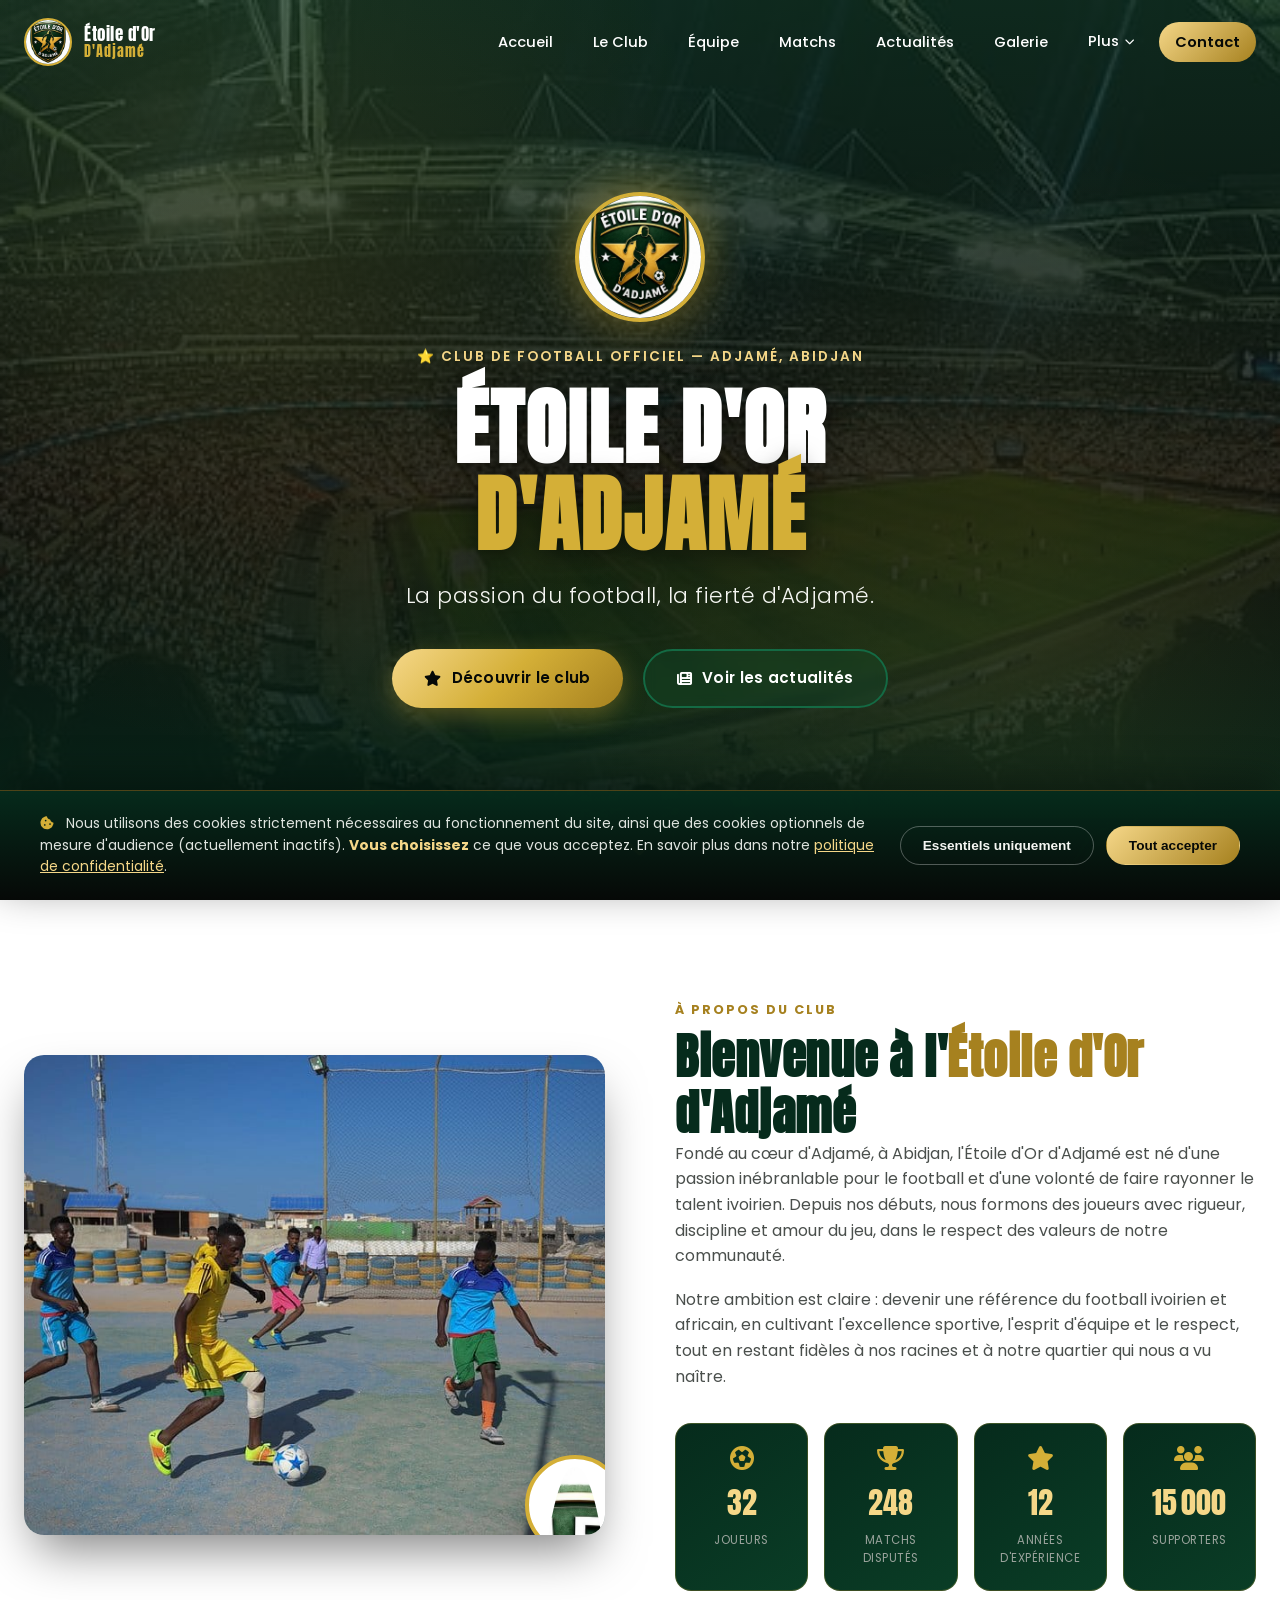
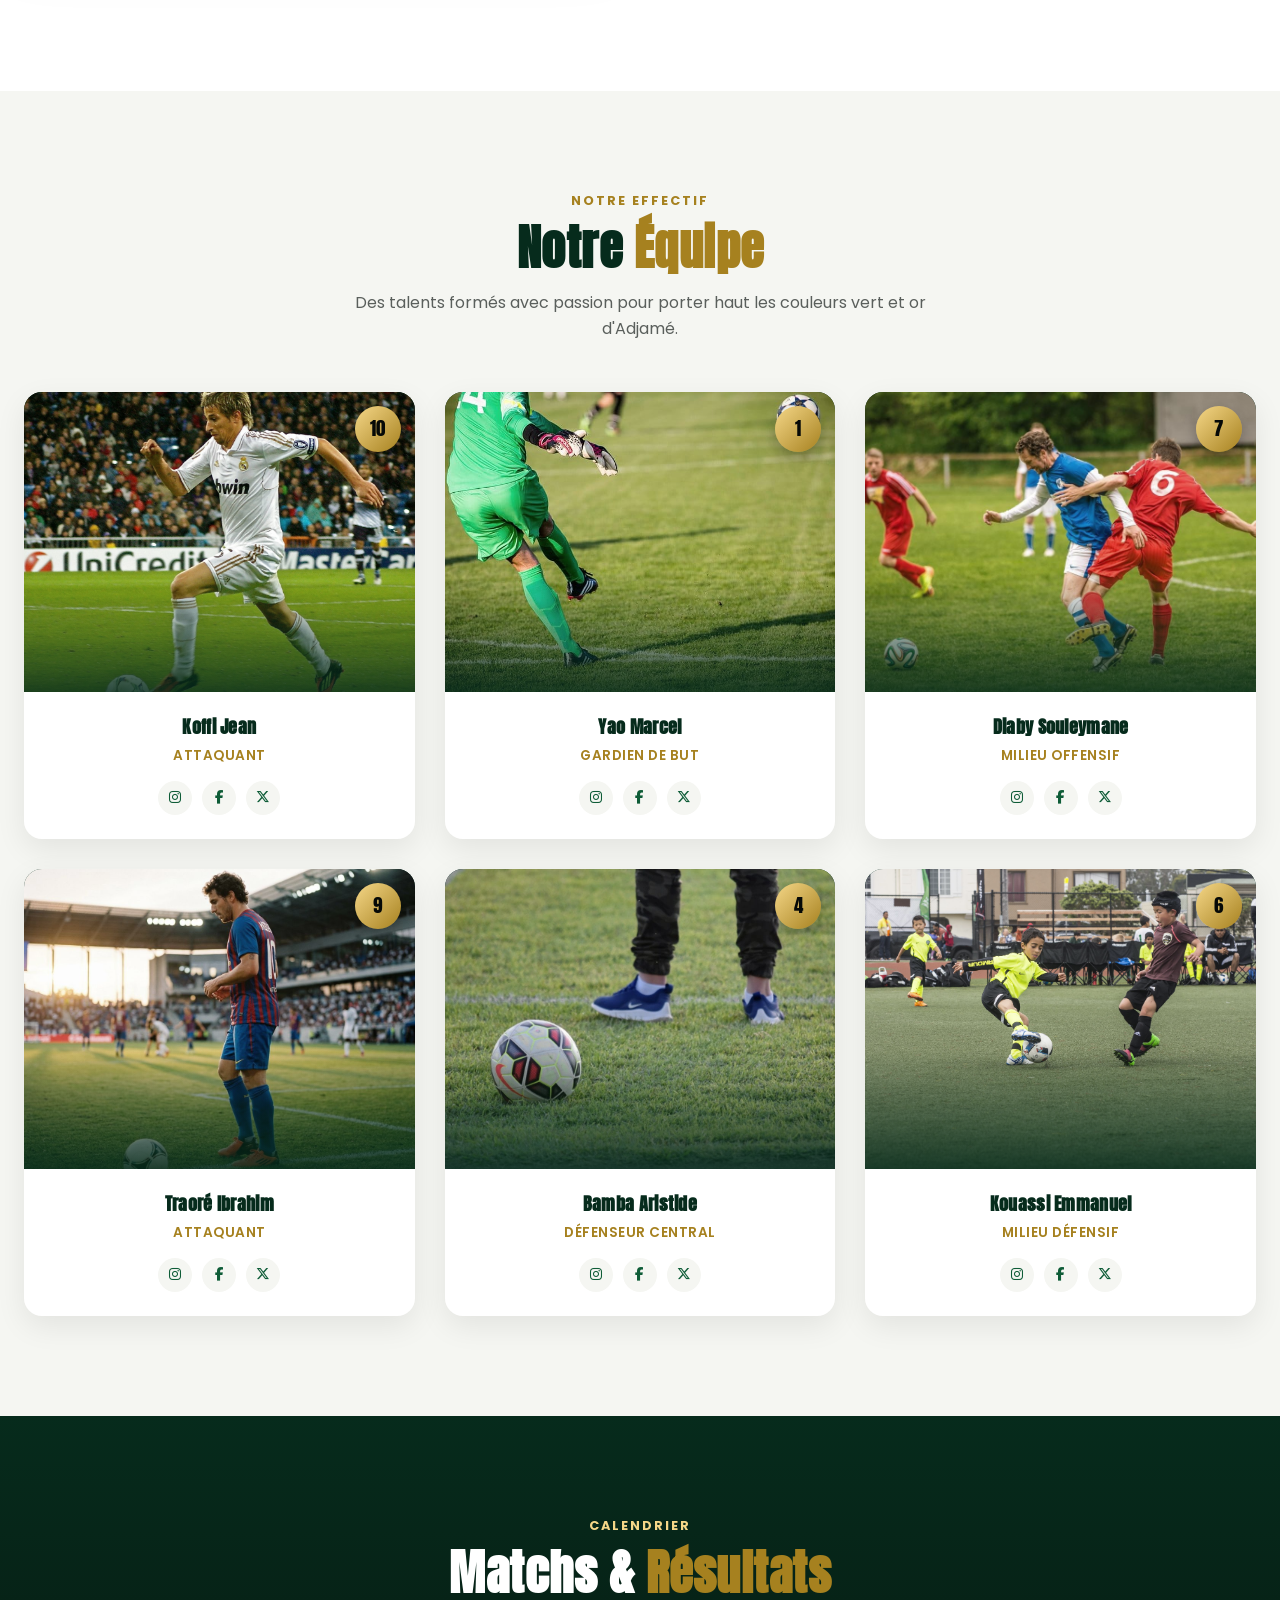
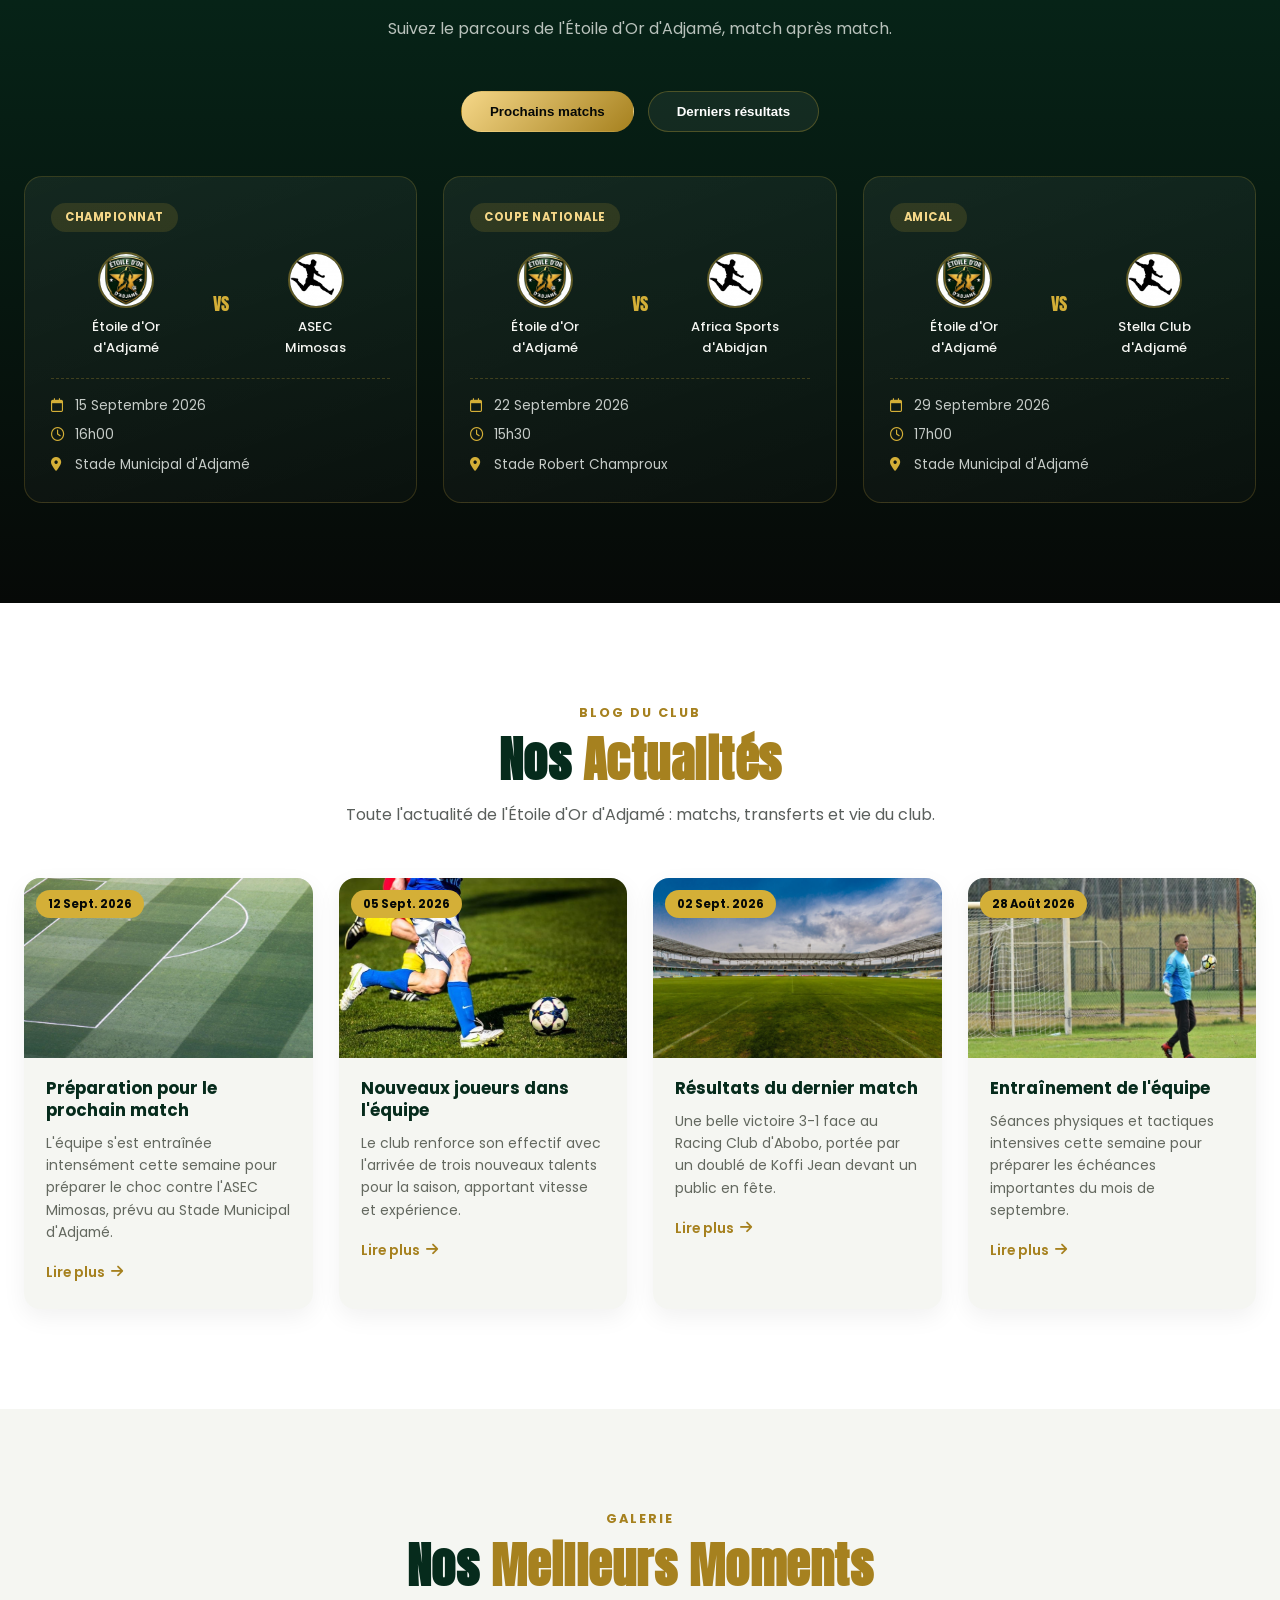
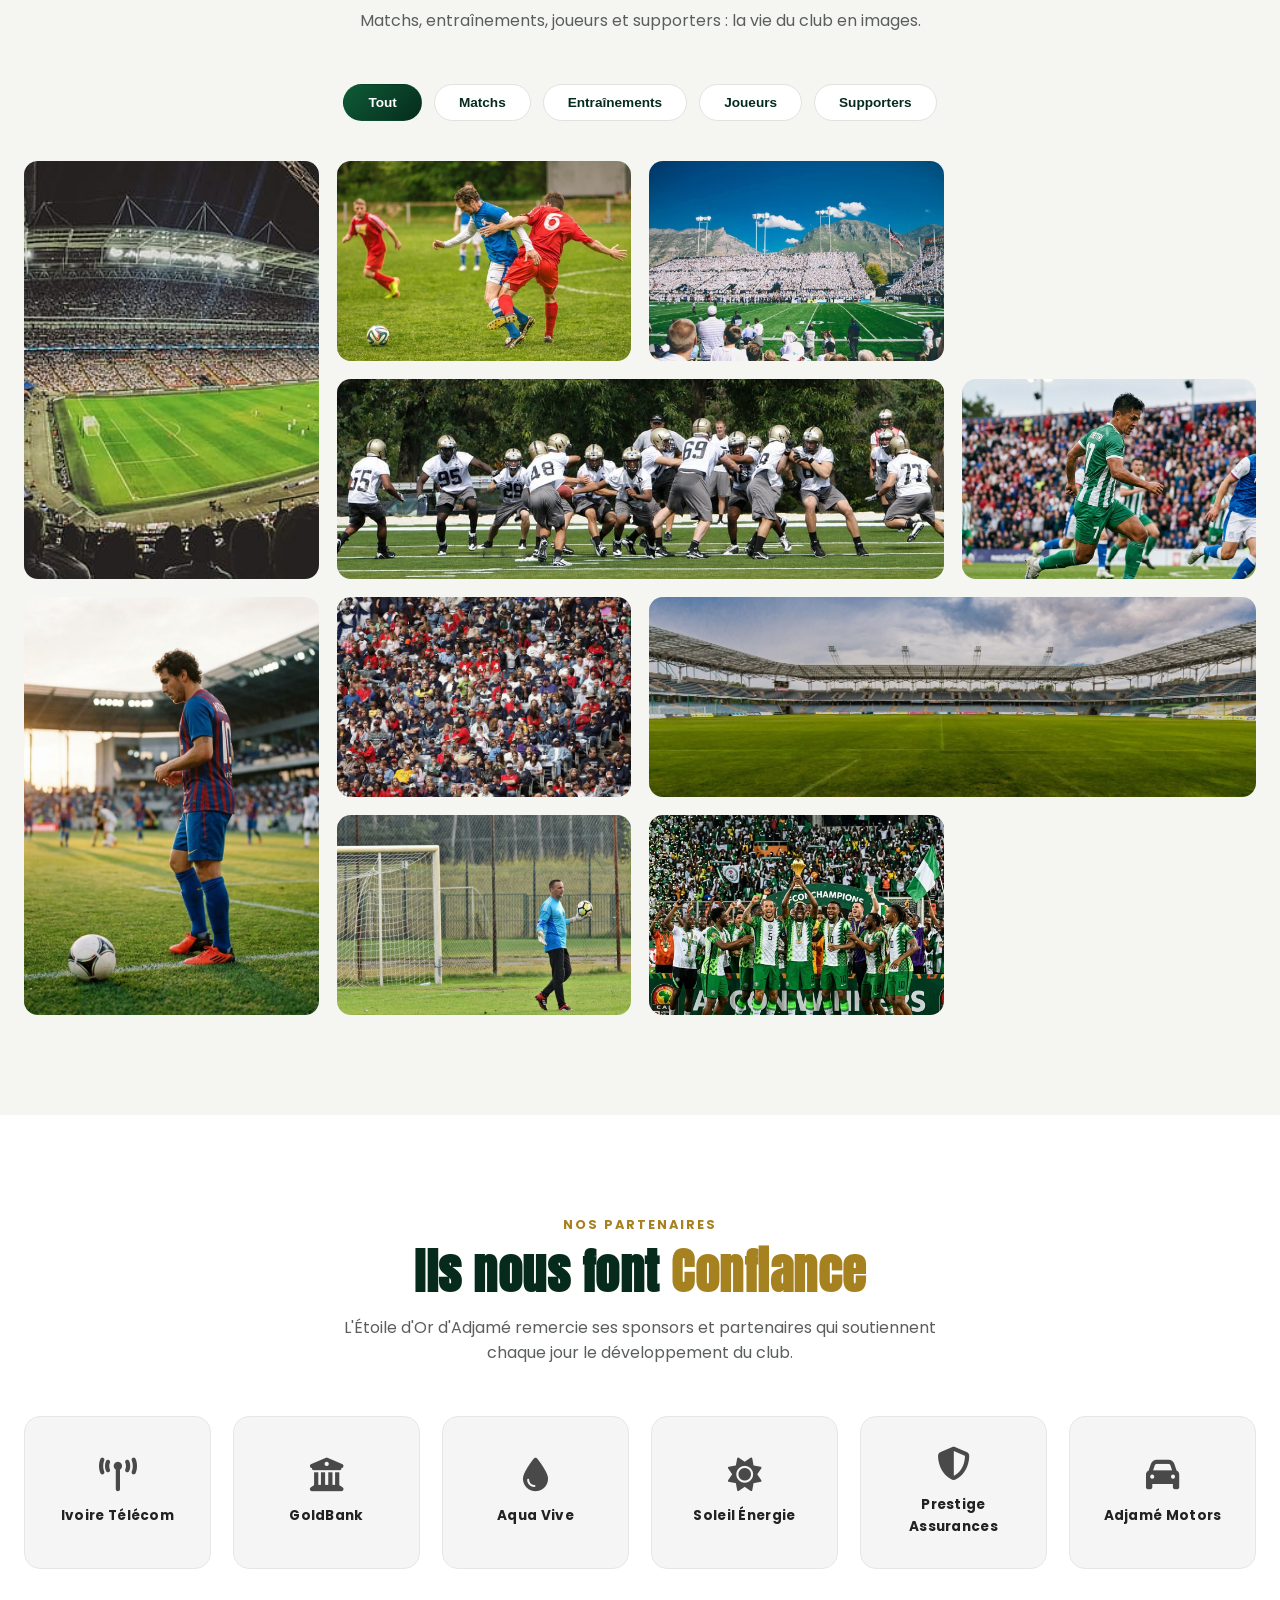
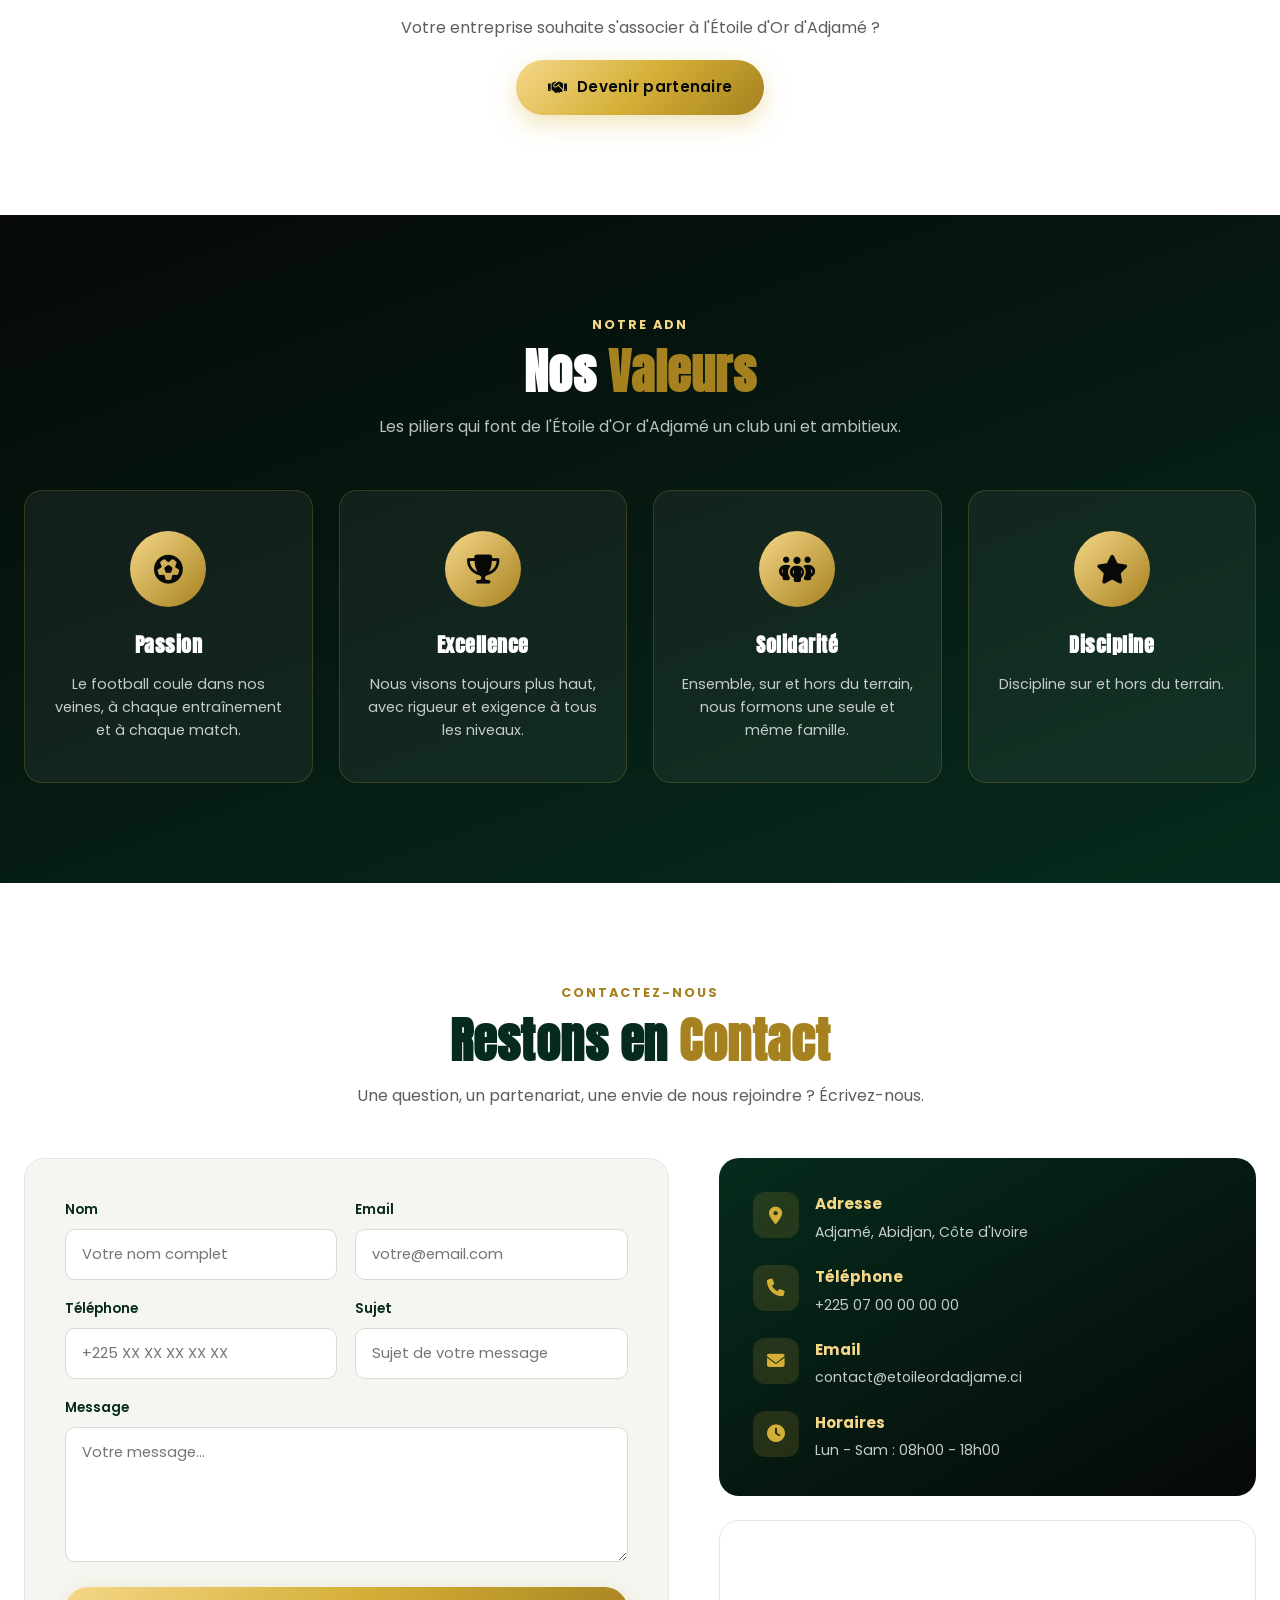
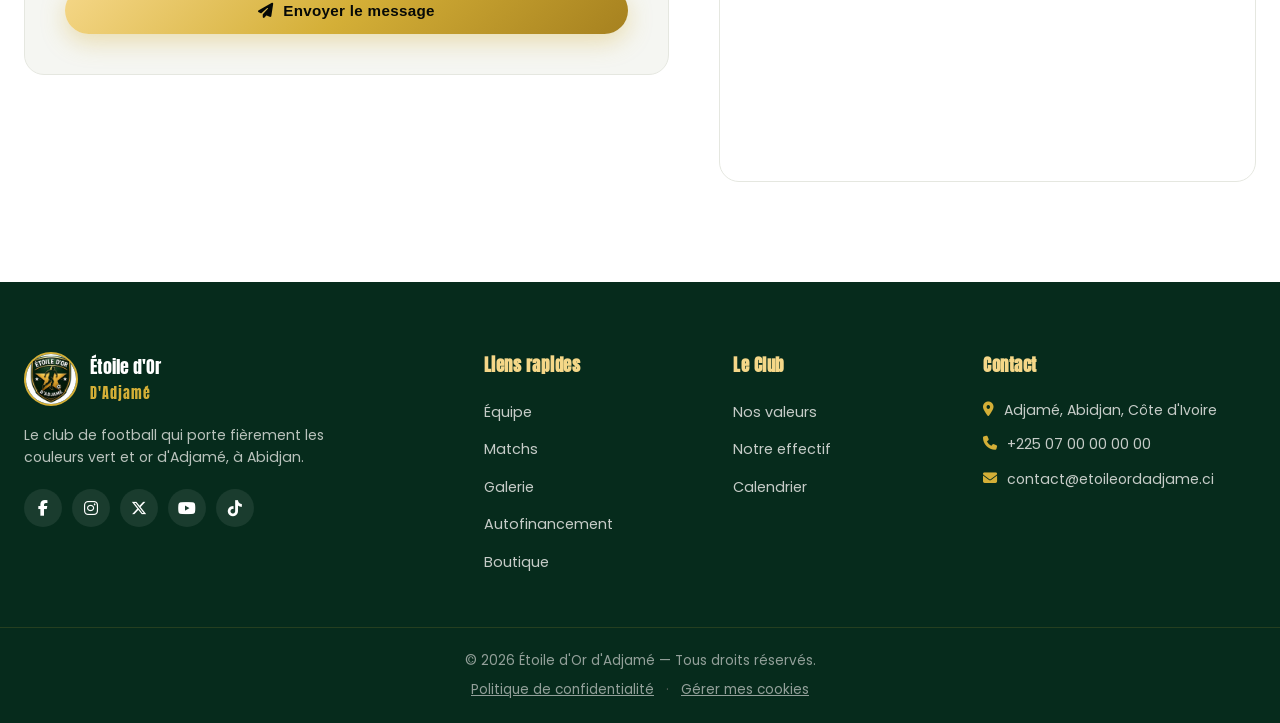
==== index.html @ a7c41791 "Premier commit" ====
<!DOCTYPE html>
<html lang="fr">
<head>
<meta charset="UTF-8">
<meta name="viewport" content="width=device-width, initial-scale=1.0">
<title>Étoile d'Or d'Adjamé — Club de Football Officiel</title>
<meta name="description" content="Site officiel du club de football Étoile d'Or d'Adjamé, Abidjan, Côte d'Ivoire.">

<!-- Fonts -->
<link rel="preconnect" href="https://fonts.googleapis.com">
<link href="https://fonts.googleapis.com/css2?family=Anton&family=Poppins:wght@300;400;500;600;700;800;900&display=swap" rel="stylesheet">

<!-- Font Awesome -->
<link rel="stylesheet" href="https://cdn.jsdelivr.net/npm/@fortawesome/fontawesome-free@6.4.0/css/all.min.css">

<!-- AOS Animate On Scroll -->
<link rel="stylesheet" href="https://cdn.jsdelivr.net/npm/aos@2.3.1/dist/aos.css">

<!-- Styles -->
<link rel="stylesheet" href="css/style.css">
<link rel="icon" href="images/logo.jpg" type="image/jpeg">
</head>
<body>

<!-- ============ PRELOADER ============ -->
<div id="preloader">
  <div class="loader-badge">
    <img src="images/logo.jpg" alt="Étoile d'Or d'Adjamé">
  </div>
</div>

<!-- ============ HEADER / NAV ============ -->
<header id="main-header">
  <nav class="navbar" id="navbar">
    <div class="nav-container">
      <a href="index.html" class="nav-logo">
        <img src="images/logo.jpg" alt="Logo Étoile d'Or d'Adjamé">
        <div class="nav-logo-text">
          <span class="nav-title">Étoile d'Or</span>
          <span class="nav-subtitle">D'Adjamé</span>
        </div>
      </a>

      <ul class="nav-menu" id="nav-menu">
        <li><a href="index.html#hero" class="nav-link active">Accueil</a></li>
        <li><a href="club.html" class="nav-link">Le Club</a></li>
        <li><a href="equipe.html" class="nav-link">Équipe</a></li>
        <li><a href="matchs.html" class="nav-link">Matchs</a></li>
        <li><a href="actualites.html" class="nav-link">Actualités</a></li>
        <li><a href="galerie.html" class="nav-link">Galerie</a></li>
        <li class="nav-item-dropdown">
          <span class="nav-link dropdown-toggle">Plus <i class="fa-solid fa-chevron-down"></i></span>
          <div class="dropdown-menu">
            <a href="autofinancement.html" class="dropdown-link"><i class="fa-solid fa-coins"></i> Autofinancement</a>
            <a href="boutique.html" class="dropdown-link"><i class="fa-solid fa-shirt"></i> Boutique</a>
            <a href="evenements.html" class="dropdown-link"><i class="fa-solid fa-calendar-days"></i> Événements</a>
          </div>
        </li>
        <li><a href="contact.html" class="nav-link nav-cta">Contact</a></li>
      </ul>

      <button class="hamburger" id="hamburger" aria-label="Menu mobile">
        <span></span>
        <span></span>
        <span></span>
      </button>
    </div>
  </nav>
</header>

<!-- ============ HERO SECTION ============ -->
<section id="hero" class="hero-section">
  <div class="hero-bg">
    <img src="images/hero-bg.jpg" alt="Match de football en stade">
  </div>
  <div class="hero-overlay"></div>
  <div class="hero-particles"></div>

  <div class="hero-content">
    <div class="hero-logo" data-aos="zoom-in" data-aos-duration="1000">
      <img src="images/logo.jpg" alt="Logo Étoile d'Or d'Adjamé">
    </div>
    <p class="hero-kicker" data-aos="fade-up" data-aos-delay="200">⭐ Club de Football Officiel — Adjamé, Abidjan</p>
    <h1 class="hero-title" data-aos="fade-up" data-aos-delay="300">
      ÉTOILE D'OR <span>D'ADJAMÉ</span>
    </h1>
    <p class="hero-subtitle" data-aos="fade-up" data-aos-delay="400">
      La passion du football, la fierté d'Adjamé.
    </p>
    <div class="hero-buttons" data-aos="fade-up" data-aos-delay="500">
      <a href="club.html" class="btn btn-gold">
        <i class="fa-solid fa-star"></i> Découvrir le club
      </a>
      <a href="actualites.html" class="btn btn-outline-green">
        <i class="fa-solid fa-newspaper"></i> Voir les actualités
      </a>
    </div>
  </div>

  <a href="index.html#about" class="scroll-down" aria-label="Défiler vers le bas">
    <i class="fa-solid fa-chevron-down"></i>
  </a>
</section>

<!-- ============ ABOUT SECTION ============ -->
<section id="about" class="about-section">
  <div class="section-container">
    <div class="about-grid">
      <div class="about-image" data-aos="fade-right" data-aos-duration="900">
        <img src="images/about-team.jpg" alt="Équipe de football">
        <div class="about-image-badge">
          <img src="images/logo.jpg" alt="logo">
        </div>
      </div>

      <div class="about-text" data-aos="fade-left" data-aos-duration="900">
        <p class="section-kicker">À propos du club</p>
        <h2 class="section-title">Bienvenue à l'<span>Étoile d'Or</span> d'Adjamé</h2>
        <p class="about-paragraph">
          Fondé au cœur d'Adjamé, à Abidjan, l'Étoile d'Or d'Adjamé est né d'une passion inébranlable pour le football
          et d'une volonté de faire rayonner le talent ivoirien. Depuis nos débuts, nous formons des joueurs
          avec rigueur, discipline et amour du jeu, dans le respect des valeurs de notre communauté.
        </p>
        <p class="about-paragraph">
          Notre ambition est claire : devenir une référence du football ivoirien et africain, en cultivant
          l'excellence sportive, l'esprit d'équipe et le respect, tout en restant fidèles à nos racines
          et à notre quartier qui nous a vu naître.
        </p>

        <div class="about-stats">
          <div class="stat-box">
            <i class="fa-solid fa-futbol stat-icon"></i>
            <span class="stat-number" data-target="32">0</span>
            <span class="stat-label">Joueurs</span>
          </div>
          <div class="stat-box">
            <i class="fa-solid fa-trophy stat-icon"></i>
            <span class="stat-number" data-target="248">0</span>
            <span class="stat-label">Matchs disputés</span>
          </div>
          <div class="stat-box">
            <i class="fa-solid fa-star stat-icon"></i>
            <span class="stat-number" data-target="12">0</span>
            <span class="stat-label">Années d'expérience</span>
          </div>
          <div class="stat-box">
            <i class="fa-solid fa-users stat-icon"></i>
            <span class="stat-number" data-target="15000">0</span>
            <span class="stat-label">Supporters</span>
          </div>
        </div>
      </div>
    </div>
  </div>
</section>

<!-- ============ TEAM SECTION ============ -->
<section id="team" class="team-section">
  <div class="section-container">
    <div class="section-header" data-aos="fade-up">
      <p class="section-kicker center">Notre Effectif</p>
      <h2 class="section-title center">Notre <span>Équipe</span></h2>
      <p class="section-desc center">Des talents formés avec passion pour porter haut les couleurs vert et or d'Adjamé.</p>
    </div>

    <div class="team-grid">
      <div class="player-card" data-aos="fade-up" data-aos-delay="0">
        <div class="player-photo">
          <img src="images/player4.jpg" alt="Joueur Koffi Jean">
          <span class="player-number">10</span>
        </div>
        <div class="player-info">
          <h3 class="player-name">Koffi Jean</h3>
          <p class="player-position">Attaquant</p>
          <div class="player-socials">
            <a href="#"><i class="fa-brands fa-instagram"></i></a>
            <a href="#"><i class="fa-brands fa-facebook-f"></i></a>
            <a href="#"><i class="fa-brands fa-x-twitter"></i></a>
          </div>
        </div>
      </div>

      <div class="player-card" data-aos="fade-up" data-aos-delay="100">
        <div class="player-photo">
          <img src="images/player2.jpg" alt="Joueur Yao Marcel">
          <span class="player-number">1</span>
        </div>
        <div class="player-info">
          <h3 class="player-name">Yao Marcel</h3>
          <p class="player-position">Gardien de but</p>
          <div class="player-socials">
            <a href="#"><i class="fa-brands fa-instagram"></i></a>
            <a href="#"><i class="fa-brands fa-facebook-f"></i></a>
            <a href="#"><i class="fa-brands fa-x-twitter"></i></a>
          </div>
        </div>
      </div>

      <div class="player-card" data-aos="fade-up" data-aos-delay="200">
        <div class="player-photo">
          <img src="images/player1.jpg" alt="Joueur Diaby Souleymane">
          <span class="player-number">7</span>
        </div>
        <div class="player-info">
          <h3 class="player-name">Diaby Souleymane</h3>
          <p class="player-position">Milieu offensif</p>
          <div class="player-socials">
            <a href="#"><i class="fa-brands fa-instagram"></i></a>
            <a href="#"><i class="fa-brands fa-facebook-f"></i></a>
            <a href="#"><i class="fa-brands fa-x-twitter"></i></a>
          </div>
        </div>
      </div>

      <div class="player-card" data-aos="fade-up" data-aos-delay="300">
        <div class="player-photo">
          <img src="images/player5.jpg" alt="Joueur Traoré Ibrahim">
          <span class="player-number">9</span>
        </div>
        <div class="player-info">
          <h3 class="player-name">Traoré Ibrahim</h3>
          <p class="player-position">Attaquant</p>
          <div class="player-socials">
            <a href="#"><i class="fa-brands fa-instagram"></i></a>
            <a href="#"><i class="fa-brands fa-facebook-f"></i></a>
            <a href="#"><i class="fa-brands fa-x-twitter"></i></a>
          </div>
        </div>
      </div>

      <div class="player-card" data-aos="fade-up" data-aos-delay="0">
        <div class="player-photo">
          <img src="images/player6.jpg" alt="Joueur Bamba Aristide">
          <span class="player-number">4</span>
        </div>
        <div class="player-info">
          <h3 class="player-name">Bamba Aristide</h3>
          <p class="player-position">Défenseur central</p>
          <div class="player-socials">
            <a href="#"><i class="fa-brands fa-instagram"></i></a>
            <a href="#"><i class="fa-brands fa-facebook-f"></i></a>
            <a href="#"><i class="fa-brands fa-x-twitter"></i></a>
          </div>
        </div>
      </div>

      <div class="player-card" data-aos="fade-up" data-aos-delay="100">
        <div class="player-photo">
          <img src="images/player3.jpg" alt="Joueur Kouassi Emmanuel">
          <span class="player-number">6</span>
        </div>
        <div class="player-info">
          <h3 class="player-name">Kouassi Emmanuel</h3>
          <p class="player-position">Milieu défensif</p>
          <div class="player-socials">
            <a href="#"><i class="fa-brands fa-instagram"></i></a>
            <a href="#"><i class="fa-brands fa-facebook-f"></i></a>
            <a href="#"><i class="fa-brands fa-x-twitter"></i></a>
          </div>
        </div>
      </div>
    </div>
  </div>
</section>

<!-- ============ MATCHES SECTION ============ -->
<section id="matches" class="matches-section">
  <div class="section-container">
    <div class="section-header" data-aos="fade-up">
      <p class="section-kicker center">Calendrier</p>
      <h2 class="section-title center">Matchs &amp; <span>Résultats</span></h2>
      <p class="section-desc center">Suivez le parcours de l'Étoile d'Or d'Adjamé, match après match.</p>
    </div>

    <div class="matches-tabs">
      <button class="tab-btn active" data-tab="upcoming">Prochains matchs</button>
      <button class="tab-btn" data-tab="results">Derniers résultats</button>
    </div>

    <!-- Upcoming matches -->
    <div class="matches-grid tab-content active" id="upcoming">
      <div class="match-card" data-aos="fade-up" data-aos-delay="0">
        <span class="match-tag">Championnat</span>
        <div class="match-teams">
          <div class="match-team">
            <img src="images/logo.jpg" alt="Étoile d'Or d'Adjamé">
            <p>Étoile d'Or<br>d'Adjamé</p>
          </div>
          <div class="match-vs">VS</div>
          <div class="match-team">
            <img src="images/opponent-logo.jpg" alt="Équipe adverse">
            <p>ASEC<br>Mimosas</p>
          </div>
        </div>
        <div class="match-details">
          <span><i class="fa-regular fa-calendar"></i> 15 Septembre 2026</span>
          <span><i class="fa-regular fa-clock"></i> 16h00</span>
          <span><i class="fa-solid fa-location-dot"></i> Stade Municipal d'Adjamé</span>
        </div>
      </div>

      <div class="match-card" data-aos="fade-up" data-aos-delay="150">
        <span class="match-tag">Coupe Nationale</span>
        <div class="match-teams">
          <div class="match-team">
            <img src="images/logo.jpg" alt="Étoile d'Or d'Adjamé">
            <p>Étoile d'Or<br>d'Adjamé</p>
          </div>
          <div class="match-vs">VS</div>
          <div class="match-team">
            <img src="images/opponent-logo.jpg" alt="Équipe adverse">
            <p>Africa Sports<br>d'Abidjan</p>
          </div>
        </div>
        <div class="match-details">
          <span><i class="fa-regular fa-calendar"></i> 22 Septembre 2026</span>
          <span><i class="fa-regular fa-clock"></i> 15h30</span>
          <span><i class="fa-solid fa-location-dot"></i> Stade Robert Champroux</span>
        </div>
      </div>

      <div class="match-card" data-aos="fade-up" data-aos-delay="300">
        <span class="match-tag">Amical</span>
        <div class="match-teams">
          <div class="match-team">
            <img src="images/logo.jpg" alt="Étoile d'Or d'Adjamé">
            <p>Étoile d'Or<br>d'Adjamé</p>
          </div>
          <div class="match-vs">VS</div>
          <div class="match-team">
            <img src="images/opponent-logo.jpg" alt="Équipe adverse">
            <p>Stella Club<br>d'Adjamé</p>
          </div>
        </div>
        <div class="match-details">
          <span><i class="fa-regular fa-calendar"></i> 29 Septembre 2026</span>
          <span><i class="fa-regular fa-clock"></i> 17h00</span>
          <span><i class="fa-solid fa-location-dot"></i> Stade Municipal d'Adjamé</span>
        </div>
      </div>
    </div>

    <!-- Results -->
    <div class="matches-grid tab-content" id="results">
      <div class="match-card result-card" data-aos="fade-up" data-aos-delay="0">
        <span class="match-tag win">Victoire</span>
        <div class="match-teams">
          <div class="match-team">
            <img src="images/logo.jpg" alt="Étoile d'Or d'Adjamé">
            <p>Étoile d'Or<br>d'Adjamé</p>
          </div>
          <div class="match-score">3 - 1</div>
          <div class="match-team">
            <img src="images/opponent-logo.jpg" alt="Équipe adverse">
            <p>Racing Club<br>d'Abobo</p>
          </div>
        </div>
        <div class="match-details">
          <span><i class="fa-regular fa-calendar"></i> 01 Septembre 2026</span>
          <span><i class="fa-solid fa-location-dot"></i> Stade Municipal d'Adjamé</span>
        </div>
      </div>

      <div class="match-card result-card" data-aos="fade-up" data-aos-delay="150">
        <span class="match-tag draw">Match Nul</span>
        <div class="match-teams">
          <div class="match-team">
            <img src="images/logo.jpg" alt="Étoile d'Or d'Adjamé">
            <p>Étoile d'Or<br>d'Adjamé</p>
          </div>
          <div class="match-score">1 - 1</div>
          <div class="match-team">
            <img src="images/opponent-logo.jpg" alt="Équipe adverse">
            <p>Jeunesse Club<br>de Treichville</p>
          </div>
        </div>
        <div class="match-details">
          <span><i class="fa-regular fa-calendar"></i> 25 Août 2026</span>
          <span><i class="fa-solid fa-location-dot"></i> Stade Robert Champroux</span>
        </div>
      </div>

      <div class="match-card result-card" data-aos="fade-up" data-aos-delay="300">
        <span class="match-tag win">Victoire</span>
        <div class="match-teams">
          <div class="match-team">
            <img src="images/logo.jpg" alt="Étoile d'Or d'Adjamé">
            <p>Étoile d'Or<br>d'Adjamé</p>
          </div>
          <div class="match-score">2 - 0</div>
          <div class="match-team">
            <img src="images/opponent-logo.jpg" alt="Équipe adverse">
            <p>Espoir FC<br>de Yopougon</p>
          </div>
        </div>
        <div class="match-details">
          <span><i class="fa-regular fa-calendar"></i> 18 Août 2026</span>
          <span><i class="fa-solid fa-location-dot"></i> Stade Municipal d'Adjamé</span>
        </div>
      </div>
    </div>
  </div>
</section>

<!-- ============ NEWS SECTION ============ -->
<section id="news" class="news-section">
  <div class="section-container">
    <div class="section-header" data-aos="fade-up">
      <p class="section-kicker center">Blog du club</p>
      <h2 class="section-title center">Nos <span>Actualités</span></h2>
      <p class="section-desc center">Toute l'actualité de l'Étoile d'Or d'Adjamé : matchs, transferts et vie du club.</p>
    </div>

    <div class="news-grid">
      <article class="news-card" data-aos="fade-up" data-aos-delay="0">
        <div class="news-image">
          <img src="images/news-stadium.jpg" alt="Préparation du prochain match">
          <span class="news-date">12 Sept. 2026</span>
        </div>
        <div class="news-body">
          <h3 class="news-title">Préparation pour le prochain match</h3>
          <p class="news-desc">L'équipe s'est entraînée intensément cette semaine pour préparer le choc contre l'ASEC Mimosas, prévu au Stade Municipal d'Adjamé.</p>
          <a href="#" class="news-link">Lire plus <i class="fa-solid fa-arrow-right"></i></a>
        </div>
      </article>

      <article class="news-card" data-aos="fade-up" data-aos-delay="100">
        <div class="news-image">
          <img src="images/news-players.jpg" alt="Nouveaux joueurs dans l'équipe">
          <span class="news-date">05 Sept. 2026</span>
        </div>
        <div class="news-body">
          <h3 class="news-title">Nouveaux joueurs dans l'équipe</h3>
          <p class="news-desc">Le club renforce son effectif avec l'arrivée de trois nouveaux talents pour la saison, apportant vitesse et expérience.</p>
          <a href="#" class="news-link">Lire plus <i class="fa-solid fa-arrow-right"></i></a>
        </div>
      </article>

      <article class="news-card" data-aos="fade-up" data-aos-delay="200">
        <div class="news-image">
          <img src="images/gallery-match2.jpg" alt="Résultats du dernier match">
          <span class="news-date">02 Sept. 2026</span>
        </div>
        <div class="news-body">
          <h3 class="news-title">Résultats du dernier match</h3>
          <p class="news-desc">Une belle victoire 3-1 face au Racing Club d'Abobo, portée par un doublé de Koffi Jean devant un public en fête.</p>
          <a href="#" class="news-link">Lire plus <i class="fa-solid fa-arrow-right"></i></a>
        </div>
      </article>

      <article class="news-card" data-aos="fade-up" data-aos-delay="300">
        <div class="news-image">
          <img src="images/news-training.jpg" alt="Entraînement de l'équipe">
          <span class="news-date">28 Août 2026</span>
        </div>
        <div class="news-body">
          <h3 class="news-title">Entraînement de l'équipe</h3>
          <p class="news-desc">Séances physiques et tactiques intensives cette semaine pour préparer les échéances importantes du mois de septembre.</p>
          <a href="#" class="news-link">Lire plus <i class="fa-solid fa-arrow-right"></i></a>
        </div>
      </article>
    </div>
  </div>
</section>

<!-- ============ GALLERY SECTION ============ -->
<section id="gallery" class="gallery-section">
  <div class="section-container">
    <div class="section-header" data-aos="fade-up">
      <p class="section-kicker center">Galerie</p>
      <h2 class="section-title center">Nos <span>Meilleurs Moments</span></h2>
      <p class="section-desc center">Matchs, entraînements, joueurs et supporters : la vie du club en images.</p>
    </div>

    <div class="gallery-filters" data-aos="fade-up">
      <button class="filter-btn active" data-filter="all">Tout</button>
      <button class="filter-btn" data-filter="matchs">Matchs</button>
      <button class="filter-btn" data-filter="entrainements">Entraînements</button>
      <button class="filter-btn" data-filter="joueurs">Joueurs</button>
      <button class="filter-btn" data-filter="supporters">Supporters</button>
    </div>

    <div class="masonry-gallery" id="masonry-gallery">
      <div class="gallery-item span-tall" data-category="matchs" data-aos="fade-up" data-aos-delay="0">
        <img src="images/hero-bg.jpg" alt="Match en stade">
        <div class="gallery-overlay"><i class="fa-solid fa-magnifying-glass-plus"></i></div>
      </div>
      <div class="gallery-item" data-category="joueurs" data-aos="fade-up" data-aos-delay="50">
        <img src="images/player1.jpg" alt="Joueurs en action">
        <div class="gallery-overlay"><i class="fa-solid fa-magnifying-glass-plus"></i></div>
      </div>
      <div class="gallery-item" data-category="supporters" data-aos="fade-up" data-aos-delay="100">
        <img src="images/gallery-fans1.jpg" alt="Supporters au stade">
        <div class="gallery-overlay"><i class="fa-solid fa-magnifying-glass-plus"></i></div>
      </div>
      <div class="gallery-item span-wide" data-category="entrainements" data-aos="fade-up" data-aos-delay="150">
        <img src="images/gallery-training.jpg" alt="Entraînement du club">
        <div class="gallery-overlay"><i class="fa-solid fa-magnifying-glass-plus"></i></div>
      </div>
      <div class="gallery-item" data-category="matchs" data-aos="fade-up" data-aos-delay="200">
        <img src="images/gallery-match3.jpg" alt="Action de match">
        <div class="gallery-overlay"><i class="fa-solid fa-magnifying-glass-plus"></i></div>
      </div>
      <div class="gallery-item span-tall" data-category="joueurs" data-aos="fade-up" data-aos-delay="250">
        <img src="images/player5.jpg" alt="Joueur en action">
        <div class="gallery-overlay"><i class="fa-solid fa-magnifying-glass-plus"></i></div>
      </div>
      <div class="gallery-item" data-category="supporters" data-aos="fade-up" data-aos-delay="300">
        <img src="images/gallery-fans2.jpg" alt="Foule de supporters">
        <div class="gallery-overlay"><i class="fa-solid fa-magnifying-glass-plus"></i></div>
      </div>
      <div class="gallery-item span-wide" data-category="matchs" data-aos="fade-up" data-aos-delay="350">
        <img src="images/gallery-match2.jpg" alt="Vue du stade">
        <div class="gallery-overlay"><i class="fa-solid fa-magnifying-glass-plus"></i></div>
      </div>
      <div class="gallery-item" data-category="entrainements" data-aos="fade-up" data-aos-delay="400">
        <img src="images/gallery-training2.jpg" alt="Séance d'entraînement">
        <div class="gallery-overlay"><i class="fa-solid fa-magnifying-glass-plus"></i></div>
      </div>
      <div class="gallery-item" data-category="supporters" data-aos="fade-up" data-aos-delay="450">
        <img src="images/gallery-event.jpg" alt="Événement du club">
        <div class="gallery-overlay"><i class="fa-solid fa-magnifying-glass-plus"></i></div>
      </div>
    </div>
  </div>
</section>

<!-- Lightbox -->
<div class="lightbox" id="lightbox">
  <span class="lightbox-close" id="lightbox-close"><i class="fa-solid fa-xmark"></i></span>
  <img src="" alt="" id="lightbox-img">
</div>

<!-- ============ SPONSORS SECTION ============ -->
<section id="sponsors" class="sponsors-section">
  <div class="section-container">
    <div class="section-header" data-aos="fade-up">
      <p class="section-kicker center">Nos partenaires</p>
      <h2 class="section-title center">Ils nous font <span>Confiance</span></h2>
      <p class="section-desc center">L'Étoile d'Or d'Adjamé remercie ses sponsors et partenaires qui soutiennent chaque jour le développement du club.</p>
    </div>

    <div class="sponsors-grid">
      <div class="sponsor-card" data-aos="fade-up" data-aos-delay="0">
        <i class="fa-solid fa-tower-broadcast sponsor-icon"></i>
        <span class="sponsor-name">Ivoire Télécom</span>
      </div>
      <div class="sponsor-card" data-aos="fade-up" data-aos-delay="50">
        <i class="fa-solid fa-building-columns sponsor-icon"></i>
        <span class="sponsor-name">GoldBank</span>
      </div>
      <div class="sponsor-card" data-aos="fade-up" data-aos-delay="100">
        <i class="fa-solid fa-droplet sponsor-icon"></i>
        <span class="sponsor-name">Aqua Vive</span>
      </div>
      <div class="sponsor-card" data-aos="fade-up" data-aos-delay="150">
        <i class="fa-solid fa-sun sponsor-icon"></i>
        <span class="sponsor-name">Soleil Énergie</span>
      </div>
      <div class="sponsor-card" data-aos="fade-up" data-aos-delay="200">
        <i class="fa-solid fa-shield-halved sponsor-icon"></i>
        <span class="sponsor-name">Prestige Assurances</span>
      </div>
      <div class="sponsor-card" data-aos="fade-up" data-aos-delay="250">
        <i class="fa-solid fa-car sponsor-icon"></i>
        <span class="sponsor-name">Adjamé Motors</span>
      </div>
    </div>

    <div class="sponsor-cta" data-aos="fade-up">
      <p>Votre entreprise souhaite s'associer à l'Étoile d'Or d'Adjamé ?</p>
      <a href="#contact" class="btn btn-gold"><i class="fa-solid fa-handshake"></i> Devenir partenaire</a>
    </div>
  </div>
</section>

<!-- ============ VALUES SECTION ============ -->
<section id="values" class="values-section">
  <div class="section-container">
    <div class="section-header" data-aos="fade-up">
      <p class="section-kicker center">Notre ADN</p>
      <h2 class="section-title center">Nos <span>Valeurs</span></h2>
      <p class="section-desc center">Les piliers qui font de l'Étoile d'Or d'Adjamé un club uni et ambitieux.</p>
    </div>

    <div class="values-grid">
      <div class="value-card" data-aos="fade-up" data-aos-delay="0">
        <div class="value-icon"><i class="fa-solid fa-futbol"></i></div>
        <h3>Passion</h3>
        <p>Le football coule dans nos veines, à chaque entraînement et à chaque match.</p>
      </div>
      <div class="value-card" data-aos="fade-up" data-aos-delay="100">
        <div class="value-icon"><i class="fa-solid fa-trophy"></i></div>
        <h3>Excellence</h3>
        <p>Nous visons toujours plus haut, avec rigueur et exigence à tous les niveaux.</p>
      </div>
      <div class="value-card" data-aos="fade-up" data-aos-delay="200">
        <div class="value-icon"><i class="fa-solid fa-people-group"></i></div>
        <h3>Solidarité</h3>
        <p>Ensemble, sur et hors du terrain, nous formons une seule et même famille.</p>
      </div>
      <div class="value-card" data-aos="fade-up" data-aos-delay="300">
        <div class="value-icon"><i class="fa-solid fa-star"></i></div>
        <h3>Discipline</h3>
        <p>Discipline sur et hors du terrain.</p>
      </div>
    </div>
  </div>
</section>

<!-- ============ CONTACT SECTION ============ -->
<section id="contact" class="contact-section">
  <div class="section-container">
    <div class="section-header" data-aos="fade-up">
      <p class="section-kicker center">Contactez-nous</p>
      <h2 class="section-title center">Restons en <span>Contact</span></h2>
      <p class="section-desc center">Une question, un partenariat, une envie de nous rejoindre ? Écrivez-nous.</p>
    </div>

    <div class="contact-grid">
      <div class="contact-form-wrap" data-aos="fade-right">
        <form id="contact-form" class="contact-form">
          <div class="form-row">
            <div class="form-group">
              <label for="name">Nom</label>
              <input type="text" id="name" name="name" placeholder="Votre nom complet" required>
            </div>
            <div class="form-group">
              <label for="email">Email</label>
              <input type="email" id="email" name="email" placeholder="votre@email.com" required>
            </div>
          </div>
          <div class="form-row">
            <div class="form-group">
              <label for="phone">Téléphone</label>
              <input type="tel" id="phone" name="phone" placeholder="+225 XX XX XX XX XX">
            </div>
            <div class="form-group">
              <label for="subject">Sujet</label>
              <input type="text" id="subject" name="subject" placeholder="Sujet de votre message" required>
            </div>
          </div>
          <div class="form-group">
            <label for="message">Message</label>
            <textarea id="message" name="message" rows="5" placeholder="Votre message..." required></textarea>
          </div>
          <button type="submit" class="btn btn-gold btn-full">
            <i class="fa-solid fa-paper-plane"></i> Envoyer le message
          </button>
          <p class="form-success" id="form-success">✅ Merci ! Votre message a bien été envoyé.</p>
        </form>
      </div>

      <div class="contact-info-wrap" data-aos="fade-left">
        <div class="contact-info-card">
          <div class="contact-info-item">
            <i class="fa-solid fa-location-dot"></i>
            <div>
              <h4>Adresse</h4>
              <p>Adjamé, Abidjan, Côte d'Ivoire</p>
            </div>
          </div>
          <div class="contact-info-item">
            <i class="fa-solid fa-phone"></i>
            <div>
              <h4>Téléphone</h4>
              <p>+225 07 00 00 00 00</p>
            </div>
          </div>
          <div class="contact-info-item">
            <i class="fa-solid fa-envelope"></i>
            <div>
              <h4>Email</h4>
              <p>contact@etoileordadjame.ci</p>
            </div>
          </div>
          <div class="contact-info-item">
            <i class="fa-solid fa-clock"></i>
            <div>
              <h4>Horaires</h4>
              <p>Lun - Sam : 08h00 - 18h00</p>
            </div>
          </div>
        </div>

        <div class="contact-map">
          <iframe
            src="https://www.openstreetmap.org/export/embed.html?bbox=-4.0450%2C5.3450%2C-4.0150%2C5.3650&layer=mapnik&marker=5.3550%2C-4.0300"
            width="100%" height="260" style="border:0;" loading="lazy"
            title="Carte Adjamé, Abidjan"></iframe>
        </div>
      </div>
    </div>
  </div>
</section>

<!-- ============ FOOTER ============ -->
<footer class="site-footer">
  <div class="footer-top">
    <div class="section-container footer-grid">
      <div class="footer-col footer-brand">
        <a href="#hero" class="footer-logo">
          <img src="images/logo.jpg" alt="Logo Étoile d'Or d'Adjamé">
          <div>
            <span class="footer-title">Étoile d'Or</span>
            <span class="footer-subtitle">D'Adjamé</span>
          </div>
        </a>
        <p class="footer-desc">Le club de football qui porte fièrement les couleurs vert et or d'Adjamé, à Abidjan.</p>
        <div class="footer-socials">
          <a href="#"><i class="fa-brands fa-facebook-f"></i></a>
          <a href="#"><i class="fa-brands fa-instagram"></i></a>
          <a href="#"><i class="fa-brands fa-x-twitter"></i></a>
          <a href="#"><i class="fa-brands fa-youtube"></i></a>
          <a href="#"><i class="fa-brands fa-tiktok"></i></a>
        </div>
      </div>

      <div class="footer-col">
        <h4>Liens rapides</h4>
        <ul>
          <li><a href="equipe.html">Équipe</a></li>
          <li><a href="matchs.html">Matchs</a></li>
          <li><a href="galerie.html">Galerie</a></li>
          <li><a href="autofinancement.html">Autofinancement</a></li>
          <li><a href="boutique.html">Boutique</a></li>
        </ul>
      </div>

      <div class="footer-col">
        <h4>Le Club</h4>
        <ul>
          <li><a href="#values">Nos valeurs</a></li>
          <li><a href="#team">Notre effectif</a></li>
          <li><a href="#matches">Calendrier</a></li>
        </ul>
      </div>

      <div class="footer-col">
        <h4>Contact</h4>
        <ul class="footer-contact">
          <li><i class="fa-solid fa-location-dot"></i> Adjamé, Abidjan, Côte d'Ivoire</li>
          <li><i class="fa-solid fa-phone"></i> +225 07 00 00 00 00</li>
          <li><i class="fa-solid fa-envelope"></i> contact@etoileordadjame.ci</li>
        </ul>
      </div>
    </div>
  </div>

  <div class="footer-bottom">
    <div class="section-container footer-bottom-inner">
      <p>&copy; 2026 Étoile d'Or d'Adjamé — Tous droits réservés.</p>
      <p class="footer-legal-links">
        <a href="confidentialite.html">Politique de confidentialité</a>
        <span>·</span>
        <a href="#" class="footer-cookie-settings">Gérer mes cookies</a>
      </p>
    </div>
  </div>
</footer>

<!-- ============ BANDEAU COOKIES ============ -->
<div id="cookie-banner">
  <div class="cookie-banner-inner">
    <p class="cookie-banner-text">
      <i class="fa-solid fa-cookie-bite"></i>
      Nous utilisons des cookies strictement nécessaires au fonctionnement du site, ainsi que des cookies optionnels de mesure d'audience (actuellement inactifs). <strong>Vous choisissez</strong> ce que vous acceptez. En savoir plus dans notre <a href="confidentialite.html">politique de confidentialité</a>.
    </p>
    <div class="cookie-banner-actions">
      <button class="cookie-btn cookie-btn-necessary" id="cookie-necessary-only" type="button">Essentiels uniquement</button>
      <button class="cookie-btn cookie-btn-accept" id="cookie-accept-all" type="button">Tout accepter</button>
    </div>
  </div>
</div>

<!-- ============ MODALE PREFERENCES COOKIES ============ -->
<div id="cookie-modal">
  <div class="cookie-modal-box">
    <div class="cookie-modal-close" id="cookie-modal-close"><i class="fa-solid fa-xmark"></i></div>
    <h3>Préférences de cookies</h3>
    <p>Gérez ici les cookies utilisés sur le site de l'Étoile d'Or d'Adjamé. Les cookies strictement nécessaires ne peuvent pas être désactivés.</p>
    <div class="cookie-pref-row">
      <div class="cookie-pref-info">
        <h4>Cookies strictement nécessaires</h4>
        <p>Indispensables au fonctionnement du site (mémorisation de votre choix de consentement).</p>
      </div>
      <label class="cookie-switch"><input type="checkbox" checked disabled><span class="slider"></span></label>
    </div>
    <div class="cookie-pref-row">
      <div class="cookie-pref-info">
        <h4>Cookies de mesure d'audience</h4>
        <p>Nous aident à comprendre la fréquentation du site (actuellement aucun outil n'est déployé).</p>
      </div>
      <label class="cookie-switch"><input type="checkbox" id="cookie-analytics-toggle"><span class="slider"></span></label>
    </div>
    <button class="btn btn-gold cookie-modal-save" id="cookie-modal-save" type="button"><i class="fa-solid fa-check"></i> Enregistrer mes préférences</button>
  </div>
</div>

<a href="#hero" class="back-to-top" id="back-to-top" aria-label="Retour en haut">
  <i class="fa-solid fa-arrow-up"></i>
</a>

<!-- Scripts -->
<script src="https://cdn.jsdelivr.net/npm/aos@2.3.1/dist/aos.js"></script>
<script src="js/main.js"></script>
<script src="js/cookies.js"></script>
</body>
</html>
---- css/style.css ----
/* ==========================================================================
   ÉTOILE D'OR D'ADJAMÉ — STYLESHEET
   ========================================================================== */

:root {
  --green-dark: #062b1c;
  --green-deep: #0a3d26;
  --green-main: #0e5c37;
  --green-light: #146a44;
  --gold: #d4af37;
  --gold-light: #f5d788;
  --gold-dark: #a6811f;
  --black: #060907;
  --white: #ffffff;
  --off-white: #f5f6f2;
  --gray: #9aa39c;
  --font-title: 'Anton', sans-serif;
  --font-body: 'Poppins', sans-serif;
  --shadow-lg: 0 25px 50px -12px rgba(0,0,0,0.5);
  --transition: all 0.35s cubic-bezier(.4,0,.2,1);
}

* { margin: 0; padding: 0; box-sizing: border-box; }

html { scroll-behavior: smooth; }

body {
  font-family: var(--font-body);
  background: var(--off-white);
  color: var(--black);
  overflow-x: hidden;
  line-height: 1.6;
}

img { max-width: 100%; display: block; }

a { text-decoration: none; color: inherit; }

ul { list-style: none; }

.section-container {
  max-width: 1280px;
  margin: 0 auto;
  padding: 0 24px;
}

/* ============ SCROLLBAR ============ */
::-webkit-scrollbar { width: 10px; }
::-webkit-scrollbar-track { background: var(--green-dark); }
::-webkit-scrollbar-thumb { background: var(--gold); border-radius: 10px; }

/* ============ PRELOADER ============ */
#preloader {
  position: fixed;
  inset: 0;
  background: radial-gradient(circle at center, var(--green-deep), var(--black));
  z-index: 9999;
  display: flex;
  align-items: center;
  justify-content: center;
  transition: opacity 0.6s ease, visibility 0.6s ease;
}
#preloader.hidden { opacity: 0; visibility: hidden; }
.loader-badge {
  width: 110px;
  height: 110px;
  border-radius: 50%;
  overflow: hidden;
  border: 3px solid var(--gold);
  animation: pulse-loader 1.2s ease-in-out infinite;
  box-shadow: 0 0 40px rgba(212,175,55,0.5);
}
.loader-badge img { width: 100%; height: 100%; object-fit: cover; }
@keyframes pulse-loader {
  0%, 100% { transform: scale(1); }
  50% { transform: scale(1.08); }
}

/* ============ BUTTONS ============ */
.btn {
  display: inline-flex;
  align-items: center;
  gap: 10px;
  padding: 15px 32px;
  border-radius: 50px;
  font-weight: 600;
  font-size: 0.95rem;
  letter-spacing: 0.3px;
  border: none;
  cursor: pointer;
  transition: var(--transition);
  position: relative;
  overflow: hidden;
}
.btn-gold {
  background: linear-gradient(135deg, var(--gold-light), var(--gold) 50%, var(--gold-dark));
  color: var(--black);
  box-shadow: 0 8px 25px rgba(212,175,55,0.35);
}
.btn-gold::before {
  content: '';
  position: absolute;
  top: 0; left: -100%;
  width: 100%; height: 100%;
  background: linear-gradient(120deg, transparent, rgba(255,255,255,0.5), transparent);
  transition: left 0.5s;
}
.btn-gold:hover::before { left: 100%; }
.btn-gold:hover {
  transform: translateY(-3px);
  box-shadow: 0 15px 35px rgba(212,175,55,0.55);
}
.btn-outline-green {
  background: rgba(14,92,55,0.25);
  color: var(--white);
  border: 2px solid var(--green-light);
  backdrop-filter: blur(6px);
}
.btn-outline-green:hover {
  background: var(--green-main);
  border-color: var(--gold);
  transform: translateY(-3px);
}
.btn-full { width: 100%; justify-content: center; }

/* ============ NAVBAR ============ */
#main-header { position: fixed; top: 0; left: 0; right: 0; z-index: 1000; }
.navbar {
  padding: 18px 0;
  transition: var(--transition);
  background: transparent;
}
.navbar.scrolled {
  background: rgba(6,43,28,0.95);
  backdrop-filter: blur(10px);
  padding: 12px 0;
  box-shadow: 0 5px 25px rgba(0,0,0,0.3);
  border-bottom: 1px solid rgba(212,175,55,0.2);
}
.nav-container {
  max-width: 1320px;
  margin: 0 auto;
  padding: 0 24px;
  display: flex;
  align-items: center;
  justify-content: space-between;
}
.nav-logo { display: flex; align-items: center; gap: 12px; }
.nav-logo img {
  width: 48px; height: 48px; border-radius: 50%;
  border: 2px solid var(--gold);
  object-fit: cover;
  transition: var(--transition);
}
.nav-logo-text { display: flex; flex-direction: column; line-height: 1.1; }
.nav-title { font-family: var(--font-title); color: var(--white); font-size: 1.05rem; letter-spacing: 0.5px; }
.nav-subtitle { font-family: var(--font-title); color: var(--gold); font-size: 0.85rem; letter-spacing: 1px; }

.nav-menu { display: flex; align-items: center; gap: 8px; }
.nav-link {
  color: var(--white);
  font-weight: 500;
  font-size: 0.92rem;
  padding: 10px 16px;
  border-radius: 30px;
  position: relative;
  transition: var(--transition);
}
.nav-link:hover, .nav-link.active { color: var(--gold); }
.nav-cta {
  background: linear-gradient(135deg, var(--gold-light), var(--gold-dark));
  color: var(--black) !important;
  font-weight: 600;
}
.nav-cta:hover { transform: translateY(-2px); box-shadow: 0 8px 20px rgba(212,175,55,0.4); }

.hamburger {
  display: none;
  flex-direction: column;
  gap: 5px;
  background: none;
  border: none;
  cursor: pointer;
  z-index: 1100;
  padding: 8px;
}
.hamburger span {
  width: 28px; height: 3px;
  background: var(--gold);
  border-radius: 3px;
  transition: var(--transition);
}
.hamburger.active span:nth-child(1) { transform: translateY(8px) rotate(45deg); }
.hamburger.active span:nth-child(2) { opacity: 0; }
.hamburger.active span:nth-child(3) { transform: translateY(-8px) rotate(-45deg); }

/* ============ NAV DROPDOWN "PLUS" ============ */
.nav-item-dropdown { position: relative; }
.dropdown-toggle {
  display: inline-flex;
  align-items: center;
  gap: 6px;
  cursor: pointer;
}
.dropdown-toggle i.fa-chevron-down { font-size: 0.62rem; transition: transform 0.3s; }
.nav-item-dropdown:hover .dropdown-toggle i.fa-chevron-down,
.nav-item-dropdown.open .dropdown-toggle i.fa-chevron-down { transform: rotate(180deg); }
.dropdown-menu {
  position: absolute;
  top: 120%;
  left: 50%;
  transform: translateX(-50%) translateY(10px);
  background: linear-gradient(180deg, var(--green-dark), var(--black));
  border: 1px solid rgba(212,175,55,0.25);
  border-radius: 14px;
  padding: 10px;
  min-width: 230px;
  box-shadow: 0 20px 45px rgba(0,0,0,0.35);
  opacity: 0;
  visibility: hidden;
  transition: var(--transition);
  z-index: 1200;
}
.nav-item-dropdown:hover .dropdown-menu,
.nav-item-dropdown.open .dropdown-menu {
  opacity: 1;
  visibility: visible;
  transform: translateX(-50%) translateY(0);
}
.dropdown-link {
  display: flex;
  align-items: center;
  gap: 12px;
  padding: 11px 14px;
  border-radius: 9px;
  color: var(--white) !important;
  font-size: 0.86rem;
  font-weight: 500;
  transition: var(--transition);
}
.dropdown-link i { color: var(--gold); width: 18px; text-align: center; }
.dropdown-link:hover { background: rgba(212,175,55,0.14); color: var(--gold-light) !important; padding-left: 18px; }

/* ============ HERO ============ */
.hero-section {
  position: relative;
  min-height: 100vh;
  display: flex;
  align-items: center;
  justify-content: center;
  overflow: hidden;
}
.hero-bg { position: absolute; inset: 0; z-index: 0; }
.hero-bg img { width: 100%; height: 100%; object-fit: cover; }
.hero-overlay {
  position: absolute; inset: 0; z-index: 1;
  background: linear-gradient(180deg, rgba(6,43,28,0.75) 0%, rgba(6,9,7,0.85) 55%, rgba(6,43,28,0.95) 100%);
}
.hero-particles {
  position: absolute; inset: 0; z-index: 1;
  background: radial-gradient(circle at 20% 30%, rgba(212,175,55,0.12), transparent 40%),
              radial-gradient(circle at 80% 70%, rgba(212,175,55,0.10), transparent 40%);
}
.hero-content {
  position: relative;
  z-index: 2;
  text-align: center;
  color: var(--white);
  max-width: 900px;
  padding: 0 24px;
}
.hero-logo {
  width: 130px; height: 130px;
  margin: 0 auto 24px;
  border-radius: 50%;
  overflow: hidden;
  border: 4px solid var(--gold);
  box-shadow: 0 0 50px rgba(212,175,55,0.5);
}
.hero-logo img { width: 100%; height: 100%; object-fit: cover; }
.hero-kicker {
  color: var(--gold-light);
  font-weight: 600;
  letter-spacing: 2px;
  text-transform: uppercase;
  font-size: 0.85rem;
  margin-bottom: 16px;
}
.hero-title {
  font-family: var(--font-title);
  font-size: clamp(2.4rem, 7vw, 5.2rem);
  letter-spacing: 2px;
  color: var(--white);
  text-shadow: 0 5px 25px rgba(0,0,0,0.5);
  line-height: 1.05;
}
.hero-title span { color: var(--gold); display: block; }
.hero-subtitle {
  font-size: clamp(1rem, 2vw, 1.35rem);
  color: var(--off-white);
  margin: 20px 0 36px;
  font-weight: 300;
  letter-spacing: 0.5px;
}
.hero-buttons { display: flex; gap: 20px; justify-content: center; flex-wrap: wrap; }

.scroll-down {
  position: absolute;
  bottom: 32px; left: 50%;
  transform: translateX(-50%);
  color: var(--gold);
  font-size: 1.5rem;
  z-index: 2;
  animation: bounce-down 2s infinite;
}
@keyframes bounce-down {
  0%, 100% { transform: translate(-50%, 0); }
  50% { transform: translate(-50%, 10px); }
}

/* ============ SECTION HEADERS ============ */
.section-kicker {
  color: var(--gold-dark);
  font-weight: 700;
  letter-spacing: 2px;
  text-transform: uppercase;
  font-size: 0.8rem;
  margin-bottom: 10px;
}
.section-title {
  font-family: var(--font-title);
  font-size: clamp(1.9rem, 4vw, 3rem);
  color: var(--green-dark);
  letter-spacing: 0.5px;
  line-height: 1.15;
}
.section-title span { color: var(--gold-dark); }
.section-desc { color: #5a5f5c; font-size: 1rem; max-width: 600px; margin-top: 14px; }
.center { text-align: center; margin-left: auto; margin-right: auto; }
.section-header { margin-bottom: 50px; }

section { padding: 100px 0; position: relative; }

/* ============ ABOUT ============ */
.about-section { background: var(--white); }
.about-grid {
  display: grid;
  grid-template-columns: 1fr 1fr;
  gap: 70px;
  align-items: center;
}
.about-image { position: relative; border-radius: 20px; overflow: hidden; box-shadow: var(--shadow-lg); }
.about-image img { width: 100%; height: 480px; object-fit: cover; transition: transform 0.6s ease; }
.about-image:hover img { transform: scale(1.06); }
.about-image-badge {
  position: absolute;
  bottom: -20px; right: -20px;
  width: 100px; height: 100px;
  border-radius: 50%;
  background: var(--white);
  border: 4px solid var(--gold);
  padding: 8px;
  box-shadow: var(--shadow-lg);
}
.about-image-badge img { border-radius: 50%; }

.about-paragraph { color: #4a4f4c; margin-bottom: 18px; font-size: 1rem; }

.about-stats {
  display: grid;
  grid-template-columns: repeat(4, 1fr);
  gap: 16px;
  margin-top: 34px;
}
.stat-box {
  background: linear-gradient(145deg, var(--green-dark), var(--green-deep));
  border-radius: 16px;
  padding: 22px 10px;
  text-align: center;
  color: var(--white);
  border: 1px solid rgba(212,175,55,0.25);
  transition: var(--transition);
}
.stat-box:hover { transform: translateY(-6px); border-color: var(--gold); }
.stat-icon { color: var(--gold); font-size: 1.5rem; margin-bottom: 8px; display: block; }
.stat-number {
  display: block;
  font-family: var(--font-title);
  font-size: 1.9rem;
  color: var(--gold-light);
}
.stat-label { display: block; font-size: 0.72rem; color: var(--gray); margin-top: 4px; text-transform: uppercase; letter-spacing: 0.5px; }

/* ============ TEAM ============ */
.team-section { background: var(--off-white); }
.team-grid {
  display: grid;
  grid-template-columns: repeat(3, 1fr);
  gap: 30px;
}
.player-card {
  background: var(--white);
  border-radius: 18px;
  overflow: hidden;
  box-shadow: 0 10px 30px rgba(0,0,0,0.08);
  transition: var(--transition);
  position: relative;
}
.player-card:hover { transform: translateY(-10px); box-shadow: 0 25px 45px rgba(6,43,28,0.25); }
.player-photo { position: relative; height: 300px; overflow: hidden; background: var(--green-dark); }
.player-photo img { width: 100%; height: 100%; object-fit: cover; transition: transform 0.5s ease; filter: grayscale(15%); }
.player-card:hover .player-photo img { transform: scale(1.1); filter: grayscale(0%); }
.player-photo::after {
  content: '';
  position: absolute; inset: 0;
  background: linear-gradient(180deg, transparent 60%, rgba(6,43,28,0.85) 100%);
}
.player-number {
  position: absolute; top: 14px; right: 14px;
  width: 46px; height: 46px;
  background: linear-gradient(135deg, var(--gold-light), var(--gold-dark));
  color: var(--black);
  border-radius: 50%;
  display: flex; align-items: center; justify-content: center;
  font-family: var(--font-title);
  font-size: 1.2rem;
  z-index: 2;
  box-shadow: 0 5px 15px rgba(0,0,0,0.3);
}
.player-info { padding: 20px 22px 24px; text-align: center; }
.player-name { font-family: var(--font-title); font-size: 1.15rem; color: var(--green-dark); letter-spacing: 0.3px; }
.player-position { color: var(--gold-dark); font-weight: 600; font-size: 0.85rem; margin: 4px 0 14px; text-transform: uppercase; letter-spacing: 0.5px; }
.player-socials { display: flex; gap: 10px; justify-content: center; }
.player-socials a {
  width: 34px; height: 34px;
  border-radius: 50%;
  background: var(--off-white);
  color: var(--green-main);
  display: flex; align-items: center; justify-content: center;
  transition: var(--transition);
  font-size: 0.85rem;
}
.player-socials a:hover { background: var(--gold); color: var(--black); transform: translateY(-3px); }

/* ============ MATCHES ============ */
.matches-section { background: linear-gradient(180deg, var(--green-dark) 0%, var(--black) 100%); color: var(--white); }
.matches-section .section-title { color: var(--white); }
.matches-section .section-desc { color: #b9c2bc; }
.matches-section .section-kicker { color: var(--gold-light); }

.matches-tabs { display: flex; justify-content: center; gap: 14px; margin-bottom: 44px; }
.tab-btn {
  background: rgba(255,255,255,0.06);
  border: 1px solid rgba(212,175,55,0.3);
  color: var(--white);
  padding: 12px 28px;
  border-radius: 50px;
  font-weight: 600;
  cursor: pointer;
  transition: var(--transition);
}
.tab-btn.active, .tab-btn:hover {
  background: linear-gradient(135deg, var(--gold-light), var(--gold-dark));
  color: var(--black);
  border-color: transparent;
}
.tab-content { display: none; }
.tab-content.active { display: grid; }

.matches-grid { grid-template-columns: repeat(3, 1fr); gap: 26px; }
.match-card {
  background: linear-gradient(160deg, rgba(255,255,255,0.06), rgba(255,255,255,0.02));
  border: 1px solid rgba(212,175,55,0.2);
  border-radius: 18px;
  padding: 26px;
  position: relative;
  transition: var(--transition);
}
.match-card:hover { transform: translateY(-8px); border-color: var(--gold); box-shadow: 0 20px 40px rgba(212,175,55,0.15); }
.match-tag {
  display: inline-block;
  background: rgba(212,175,55,0.15);
  color: var(--gold-light);
  font-size: 0.72rem;
  font-weight: 700;
  padding: 5px 14px;
  border-radius: 20px;
  text-transform: uppercase;
  letter-spacing: 0.5px;
  margin-bottom: 20px;
}
.match-tag.win { background: rgba(46,204,113,0.2); color: #6bec9d; }
.match-tag.draw { background: rgba(255,193,7,0.2); color: #ffd76b; }
.match-teams { display: flex; align-items: center; justify-content: space-between; gap: 12px; margin-bottom: 20px; }
.match-team { text-align: center; flex: 1; }
.match-team img { width: 56px; height: 56px; border-radius: 50%; margin: 0 auto 8px; object-fit: cover; border: 2px solid rgba(212,175,55,0.4); }
.match-team p { font-size: 0.82rem; color: var(--off-white); font-weight: 500; }
.match-vs { font-family: var(--font-title); color: var(--gold); font-size: 1.1rem; }
.match-score { font-family: var(--font-title); color: var(--gold-light); font-size: 1.6rem; }
.match-details { display: flex; flex-direction: column; gap: 8px; border-top: 1px dashed rgba(212,175,55,0.25); padding-top: 16px; }
.match-details span { font-size: 0.85rem; color: #c6ccc8; display: flex; align-items: center; gap: 8px; }
.match-details i { color: var(--gold); width: 16px; }

/* ============ NEWS ============ */
.news-section { background: var(--white); }
.news-grid { display: grid; grid-template-columns: repeat(4, 1fr); gap: 26px; }
.news-card {
  background: var(--off-white);
  border-radius: 16px;
  overflow: hidden;
  transition: var(--transition);
  box-shadow: 0 8px 24px rgba(0,0,0,0.06);
}
.news-card:hover { transform: translateY(-8px); box-shadow: 0 20px 40px rgba(6,43,28,0.15); }
.news-image { position: relative; height: 180px; overflow: hidden; }
.news-image img { width: 100%; height: 100%; object-fit: cover; transition: transform 0.5s ease; }
.news-card:hover .news-image img { transform: scale(1.1); }
.news-date {
  position: absolute; top: 12px; left: 12px;
  background: var(--gold);
  color: var(--black);
  font-size: 0.72rem;
  font-weight: 700;
  padding: 5px 12px;
  border-radius: 20px;
}
.news-body { padding: 20px 22px 24px; }
.news-title { font-size: 1.05rem; color: var(--green-dark); margin-bottom: 10px; font-weight: 700; line-height: 1.3; }
.news-desc { font-size: 0.87rem; color: #63685f; margin-bottom: 16px; }
.news-link { color: var(--gold-dark); font-weight: 600; font-size: 0.87rem; display: inline-flex; align-items: center; gap: 6px; transition: var(--transition); }
.news-link:hover { gap: 12px; color: var(--green-main); }

/* ============ GALLERY ============ */
.gallery-section { background: var(--off-white); }
.gallery-filters { display: flex; justify-content: center; gap: 12px; margin-bottom: 40px; flex-wrap: wrap; }
.filter-btn {
  background: var(--white);
  border: 1px solid #e0e2dc;
  color: var(--green-dark);
  padding: 10px 24px;
  border-radius: 50px;
  font-weight: 600;
  font-size: 0.85rem;
  cursor: pointer;
  transition: var(--transition);
}
.filter-btn.active, .filter-btn:hover {
  background: linear-gradient(135deg, var(--green-main), var(--green-dark));
  color: var(--white);
  border-color: transparent;
}
.masonry-gallery {
  display: grid;
  grid-template-columns: repeat(4, 1fr);
  grid-auto-rows: 200px;
  gap: 18px;
}
.gallery-item {
  position: relative;
  border-radius: 14px;
  overflow: hidden;
  cursor: pointer;
  grid-row: span 1;
}
.gallery-item.span-tall { grid-row: span 2; }
.gallery-item.span-wide { grid-column: span 2; }
.gallery-item img { width: 100%; height: 100%; object-fit: cover; transition: transform 0.5s ease; }
.gallery-item:hover img { transform: scale(1.12); }
.gallery-overlay {
  position: absolute; inset: 0;
  background: rgba(6,43,28,0.6);
  display: flex; align-items: center; justify-content: center;
  color: var(--gold);
  font-size: 1.6rem;
  opacity: 0;
  transition: var(--transition);
}
.gallery-item:hover .gallery-overlay { opacity: 1; }
.gallery-item.hide { display: none; }

.lightbox {
  position: fixed; inset: 0;
  background: rgba(0,0,0,0.92);
  z-index: 3000;
  display: none;
  align-items: center;
  justify-content: center;
  padding: 40px;
}
.lightbox.active { display: flex; }
.lightbox img { max-width: 90%; max-height: 85vh; border-radius: 10px; box-shadow: 0 0 60px rgba(212,175,55,0.3); }
.lightbox-close {
  position: absolute; top: 28px; right: 40px;
  color: var(--gold);
  font-size: 2rem;
  cursor: pointer;
  z-index: 3001;
}

/* ============ SPONSORS ============ */
.sponsors-section { background: var(--white); }
.sponsors-grid {
  display: grid;
  grid-template-columns: repeat(6, 1fr);
  gap: 22px;
  margin-top: 10px;
}
.sponsor-card {
  background: var(--off-white);
  border: 1px solid #e5e7e0;
  border-radius: 16px;
  padding: 30px 16px;
  display: flex;
  flex-direction: column;
  align-items: center;
  justify-content: center;
  gap: 14px;
  text-align: center;
  filter: grayscale(100%);
  opacity: 0.75;
  transition: var(--transition);
}
.sponsor-card:hover {
  filter: grayscale(0%);
  opacity: 1;
  transform: translateY(-8px);
  border-color: var(--gold);
  box-shadow: 0 18px 35px rgba(6,43,28,0.12);
}
.sponsor-icon {
  font-size: 2.1rem;
  color: var(--green-main);
  transition: var(--transition);
}
.sponsor-card:hover .sponsor-icon { color: var(--gold-dark); transform: scale(1.1); }
.sponsor-name {
  font-weight: 700;
  font-size: 0.85rem;
  color: var(--green-dark);
  letter-spacing: 0.3px;
}
.sponsor-cta {
  margin-top: 46px;
  text-align: center;
}
.sponsor-cta p {
  color: #5a5f5c;
  font-size: 1rem;
  margin-bottom: 20px;
}

/* ============ VALUES ============ */
.values-section { background: linear-gradient(160deg, var(--black), var(--green-dark)); color: var(--white); }
.values-section .section-title { color: var(--white); }
.values-section .section-kicker { color: var(--gold-light); }
.values-section .section-desc { color: #b9c2bc; }
.values-grid { display: grid; grid-template-columns: repeat(4, 1fr); gap: 26px; }
.value-card {
  background: rgba(255,255,255,0.05);
  border: 1px solid rgba(212,175,55,0.2);
  border-radius: 18px;
  padding: 40px 26px;
  text-align: center;
  transition: var(--transition);
}
.value-card:hover {
  transform: translateY(-10px);
  background: rgba(212,175,55,0.08);
  border-color: var(--gold);
}
.value-icon {
  width: 76px; height: 76px;
  margin: 0 auto 22px;
  border-radius: 50%;
  background: linear-gradient(135deg, var(--gold-light), var(--gold-dark));
  display: flex; align-items: center; justify-content: center;
  font-size: 1.8rem;
  color: var(--black);
  transition: var(--transition);
}
.value-card:hover .value-icon { transform: rotate(360deg) scale(1.1); }
.value-card h3 { font-family: var(--font-title); font-size: 1.25rem; margin-bottom: 12px; letter-spacing: 0.5px; }
.value-card p { color: #c6ccc8; font-size: 0.9rem; }

/* ============ CONTACT ============ */
.contact-section { background: var(--white); }
.contact-grid { display: grid; grid-template-columns: 1.2fr 1fr; gap: 50px; }
.contact-form {
  background: var(--off-white);
  border-radius: 20px;
  padding: 40px;
  border: 1px solid #e5e7e0;
}
.form-row { display: grid; grid-template-columns: 1fr 1fr; gap: 18px; }
.form-group { margin-bottom: 18px; }
.form-group label { display: block; font-weight: 600; font-size: 0.85rem; color: var(--green-dark); margin-bottom: 8px; }
.form-group input, .form-group textarea {
  width: 100%;
  padding: 14px 16px;
  border: 1px solid #d8dbd3;
  border-radius: 10px;
  font-family: var(--font-body);
  font-size: 0.92rem;
  background: var(--white);
  transition: var(--transition);
  resize: vertical;
}
.form-group input:focus, .form-group textarea:focus {
  outline: none;
  border-color: var(--gold);
  box-shadow: 0 0 0 3px rgba(212,175,55,0.15);
}
.form-success { display: none; color: var(--green-main); font-weight: 600; margin-top: 14px; text-align: center; }
.form-success.show { display: block; }

.contact-info-wrap { display: flex; flex-direction: column; gap: 24px; }
.contact-info-card {
  background: linear-gradient(150deg, var(--green-dark), var(--black));
  border-radius: 20px;
  padding: 34px;
  color: var(--white);
  display: flex;
  flex-direction: column;
  gap: 22px;
}
.contact-info-item { display: flex; align-items: flex-start; gap: 16px; }
.contact-info-item i {
  width: 46px; height: 46px;
  background: rgba(212,175,55,0.15);
  color: var(--gold);
  border-radius: 12px;
  display: flex; align-items: center; justify-content: center;
  font-size: 1.1rem;
  flex-shrink: 0;
}
.contact-info-item h4 { font-size: 0.95rem; margin-bottom: 4px; color: var(--gold-light); }
.contact-info-item p { font-size: 0.88rem; color: #c6ccc8; }
.contact-map { border-radius: 20px; overflow: hidden; border: 1px solid #e5e7e0; }
.contact-map iframe { display: block; filter: saturate(0.9); }

/* ============ FOOTER ============ */
.site-footer { background: var(--green-dark); color: var(--white); }
.footer-top { padding: 70px 0 40px; border-bottom: 1px solid rgba(212,175,55,0.15); }
.footer-grid { display: grid; grid-template-columns: 2fr 1fr 1fr 1.3fr; gap: 40px; }
.footer-logo { display: flex; align-items: center; gap: 12px; margin-bottom: 18px; }
.footer-logo img { width: 54px; height: 54px; border-radius: 50%; border: 2px solid var(--gold); object-fit: cover; }
.footer-title { display: block; font-family: var(--font-title); font-size: 1.15rem; }
.footer-subtitle { display: block; font-family: var(--font-title); color: var(--gold); font-size: 0.9rem; letter-spacing: 1px; }
.footer-desc { color: #b9c2bc; font-size: 0.88rem; margin-bottom: 20px; max-width: 320px; }
.footer-socials { display: flex; gap: 10px; }
.footer-socials a {
  width: 38px; height: 38px;
  border-radius: 50%;
  background: rgba(255,255,255,0.08);
  display: flex; align-items: center; justify-content: center;
  transition: var(--transition);
}
.footer-socials a:hover { background: var(--gold); color: var(--black); transform: translateY(-4px); }
.footer-col h4 { font-family: var(--font-title); font-size: 1.05rem; margin-bottom: 20px; color: var(--gold-light); letter-spacing: 0.5px; }
.footer-col ul li { margin-bottom: 12px; }
.footer-col ul li a { color: #c6ccc8; font-size: 0.9rem; transition: var(--transition); }
.footer-col ul li a:hover { color: var(--gold); padding-left: 4px; }
.footer-contact li { display: flex; align-items: flex-start; gap: 10px; color: #c6ccc8; font-size: 0.88rem; margin-bottom: 14px; }
.footer-contact li i { color: var(--gold); margin-top: 3px; }
.footer-bottom { padding: 22px 0; }
.footer-bottom-inner { text-align: center; }
.footer-bottom p { color: #93a09a; font-size: 0.85rem; }
.footer-legal-links { margin-top: 8px; }
.footer-legal-links a { color: #93a09a; text-decoration: underline; transition: var(--transition); }
.footer-legal-links a:hover { color: var(--gold); }
.footer-legal-links span { margin: 0 8px; color: #5a615b; }

/* ============ BACK TO TOP ============ */
.back-to-top {
  position: fixed;
  bottom: 30px; right: 30px;
  width: 50px; height: 50px;
  background: linear-gradient(135deg, var(--gold-light), var(--gold-dark));
  color: var(--black);
  border-radius: 50%;
  display: flex; align-items: center; justify-content: center;
  box-shadow: 0 8px 25px rgba(212,175,55,0.4);
  z-index: 900;
  opacity: 0;
  visibility: hidden;
  transform: translateY(20px);
  transition: var(--transition);
}
.back-to-top.show { opacity: 1; visibility: visible; transform: translateY(0); }
.back-to-top:hover { transform: translateY(-5px) scale(1.05); }

/* ==========================================================================
   RESPONSIVE
   ========================================================================== */
@media (max-width: 1024px) {
  .about-grid { grid-template-columns: 1fr; gap: 40px; }
  .team-grid { grid-template-columns: repeat(2, 1fr); }
  .matches-grid { grid-template-columns: repeat(2, 1fr); }
  .news-grid { grid-template-columns: repeat(2, 1fr); }
  .values-grid { grid-template-columns: repeat(2, 1fr); }
  .contact-grid { grid-template-columns: 1fr; }
  .footer-grid { grid-template-columns: 1fr 1fr; gap: 36px; }
  .masonry-gallery { grid-template-columns: repeat(3, 1fr); }
  .sponsors-grid { grid-template-columns: repeat(3, 1fr); }
}

@media (max-width: 860px) {
  .nav-menu {
    position: fixed;
    top: 0; right: -100%;
    width: 78%; max-width: 320px;
    height: 100vh;
    background: linear-gradient(180deg, var(--green-dark), var(--black));
    flex-direction: column;
    align-items: flex-start;
    justify-content: flex-start;
    padding: 100px 32px 40px;
    gap: 8px;
    transition: right 0.4s ease;
    box-shadow: -10px 0 40px rgba(0,0,0,0.4);
  }
  .nav-menu.active { right: 0; overflow-y: auto; }
  .nav-link { width: 100%; padding: 14px 16px; }
  .nav-cta { margin-top: 12px; text-align: center; }
  .hamburger { display: flex; }

  .nav-item-dropdown { width: 100%; }
  .dropdown-toggle { width: 100%; justify-content: space-between; padding: 14px 16px; }
  .dropdown-menu {
    position: static;
    opacity: 1;
    visibility: visible;
    transform: none;
    display: none;
    min-width: 100%;
    box-shadow: none;
    border-color: rgba(212,175,55,0.15);
    background: rgba(0,0,0,0.2);
    margin-bottom: 6px;
  }
  .nav-item-dropdown.open .dropdown-menu { display: block; }

  .about-stats { grid-template-columns: repeat(2, 1fr); }
  .form-row { grid-template-columns: 1fr; }
  .masonry-gallery { grid-template-columns: repeat(2, 1fr); }
  .gallery-item.span-wide { grid-column: span 2; }
}

@media (max-width: 640px) {
  section { padding: 70px 0; }
  .hero-buttons { flex-direction: column; width: 100%; align-items: center; }
  .hero-buttons .btn { width: 100%; max-width: 320px; justify-content: center; }
  .team-grid { grid-template-columns: 1fr; }
  .matches-grid { grid-template-columns: 1fr; }
  .news-grid { grid-template-columns: 1fr; }
  .values-grid { grid-template-columns: 1fr; }
  .footer-grid { grid-template-columns: 1fr; }
  .about-stats { grid-template-columns: repeat(2, 1fr); }
  .masonry-gallery { grid-template-columns: repeat(2, 1fr); grid-auto-rows: 150px; }
  .sponsors-grid { grid-template-columns: repeat(2, 1fr); }
  .matches-tabs { flex-direction: column; align-items: center; }
  .tab-btn { width: 100%; max-width: 280px; text-align: center; }
  .contact-form { padding: 26px; }
  .about-image img { height: 320px; }
  .cookie-banner-inner { flex-direction: column; align-items: stretch; text-align: center; }
  .cookie-banner-actions { justify-content: center; }
  .cookie-btn { flex: 1; min-width: 140px; }
  .cookie-modal-box { padding: 26px 22px; }
}

/* ============ AOS overrides for smoother feel ============ */
[data-aos] { pointer-events: auto; }

/* ============ COOKIE BANNER ============ */
#cookie-banner {
  display: none;
  position: fixed;
  left: 0; right: 0; bottom: 0;
  z-index: 2000;
  background: linear-gradient(180deg, rgba(6,43,28,0.98), rgba(6,9,7,0.99));
  border-top: 1px solid rgba(212,175,55,0.35);
  box-shadow: 0 -10px 40px rgba(0,0,0,0.4);
  padding: 22px 24px;
  align-items: center;
  justify-content: center;
  gap: 24px;
  transform: translateY(100%);
  opacity: 0;
  transition: transform 0.45s ease, opacity 0.45s ease;
}
#cookie-banner.show { transform: translateY(0); opacity: 1; }
.cookie-banner-inner {
  max-width: 1200px;
  width: 100%;
  margin: 0 auto;
  display: flex;
  align-items: center;
  flex-wrap: wrap;
  gap: 20px;
  justify-content: space-between;
}
.cookie-banner-text { flex: 1; min-width: 260px; color: #dfe4df; font-size: 0.87rem; line-height: 1.55; }
.cookie-banner-text strong { color: var(--gold-light); }
.cookie-banner-text i { color: var(--gold); margin-right: 8px; }
.cookie-banner-text a { color: var(--gold-light); text-decoration: underline; }
.cookie-banner-actions { display: flex; gap: 12px; flex-wrap: wrap; align-items: center; }
.cookie-btn {
  padding: 11px 22px;
  border-radius: 30px;
  font-weight: 600;
  font-size: 0.85rem;
  cursor: pointer;
  border: 1px solid transparent;
  transition: var(--transition);
  white-space: nowrap;
}
.cookie-btn-accept {
  background: linear-gradient(135deg, var(--gold-light), var(--gold-dark));
  color: var(--black);
}
.cookie-btn-accept:hover { transform: translateY(-2px); box-shadow: 0 8px 20px rgba(212,175,55,0.4); }
.cookie-btn-necessary {
  background: transparent;
  color: var(--off-white);
  border-color: rgba(255,255,255,0.3);
}
.cookie-btn-necessary:hover { border-color: var(--gold); color: var(--gold-light); }
.cookie-btn-settings {
  background: none;
  border: none;
  color: var(--gold-light);
  text-decoration: underline;
  font-size: 0.85rem;
  cursor: pointer;
  padding: 6px;
}

/* ============ COOKIE PREFERENCES MODAL ============ */
#cookie-modal {
  display: flex;
  position: fixed;
  inset: 0;
  z-index: 2100;
  background: rgba(6,9,7,0.75);
  align-items: center;
  justify-content: center;
  opacity: 0;
  visibility: hidden;
  transition: var(--transition);
  padding: 20px;
}
#cookie-modal.show { opacity: 1; visibility: visible; }
.cookie-modal-box {
  background: var(--white);
  border-radius: 20px;
  max-width: 520px;
  width: 100%;
  max-height: 85vh;
  overflow-y: auto;
  padding: 34px;
  position: relative;
  transform: translateY(20px);
  transition: var(--transition);
  box-shadow: 0 30px 70px rgba(0,0,0,0.4);
}
#cookie-modal.show .cookie-modal-box { transform: translateY(0); }
.cookie-modal-close {
  position: absolute;
  top: 18px; right: 18px;
  width: 36px; height: 36px;
  border-radius: 50%;
  background: var(--off-white);
  display: flex; align-items: center; justify-content: center;
  cursor: pointer;
  color: var(--green-dark);
  transition: var(--transition);
}
.cookie-modal-close:hover { background: var(--gold); color: var(--black); }
.cookie-modal-box h3 { font-family: var(--font-title); color: var(--green-dark); font-size: 1.3rem; margin-bottom: 8px; padding-right: 30px; }
.cookie-modal-box > p { color: #63685f; font-size: 0.88rem; margin-bottom: 24px; }
.cookie-pref-row {
  display: flex;
  align-items: flex-start;
  justify-content: space-between;
  gap: 16px;
  padding: 16px 0;
  border-bottom: 1px solid #ecefe9;
}
.cookie-pref-row:last-of-type { border-bottom: none; }
.cookie-pref-info h4 { color: var(--green-dark); font-size: 0.95rem; margin-bottom: 4px; }
.cookie-pref-info p { color: #7a8178; font-size: 0.8rem; }
.cookie-switch { position: relative; width: 46px; height: 26px; flex-shrink: 0; }
.cookie-switch input { opacity: 0; width: 0; height: 0; }
.cookie-switch .slider {
  position: absolute; inset: 0; cursor: pointer;
  background: #d7dad3; border-radius: 30px; transition: var(--transition);
}
.cookie-switch .slider::before {
  content: ''; position: absolute; left: 3px; top: 3px;
  width: 20px; height: 20px; border-radius: 50%; background: var(--white);
  transition: var(--transition); box-shadow: 0 1px 4px rgba(0,0,0,0.3);
}
.cookie-switch input:checked + .slider { background: var(--green-main); }
.cookie-switch input:checked + .slider::before { transform: translateX(20px); }
.cookie-switch input:disabled + .slider { background: var(--gold-dark); cursor: not-allowed; opacity: 0.75; }
.cookie-modal-save {
  margin-top: 26px;
  width: 100%;
  justify-content: center;
}
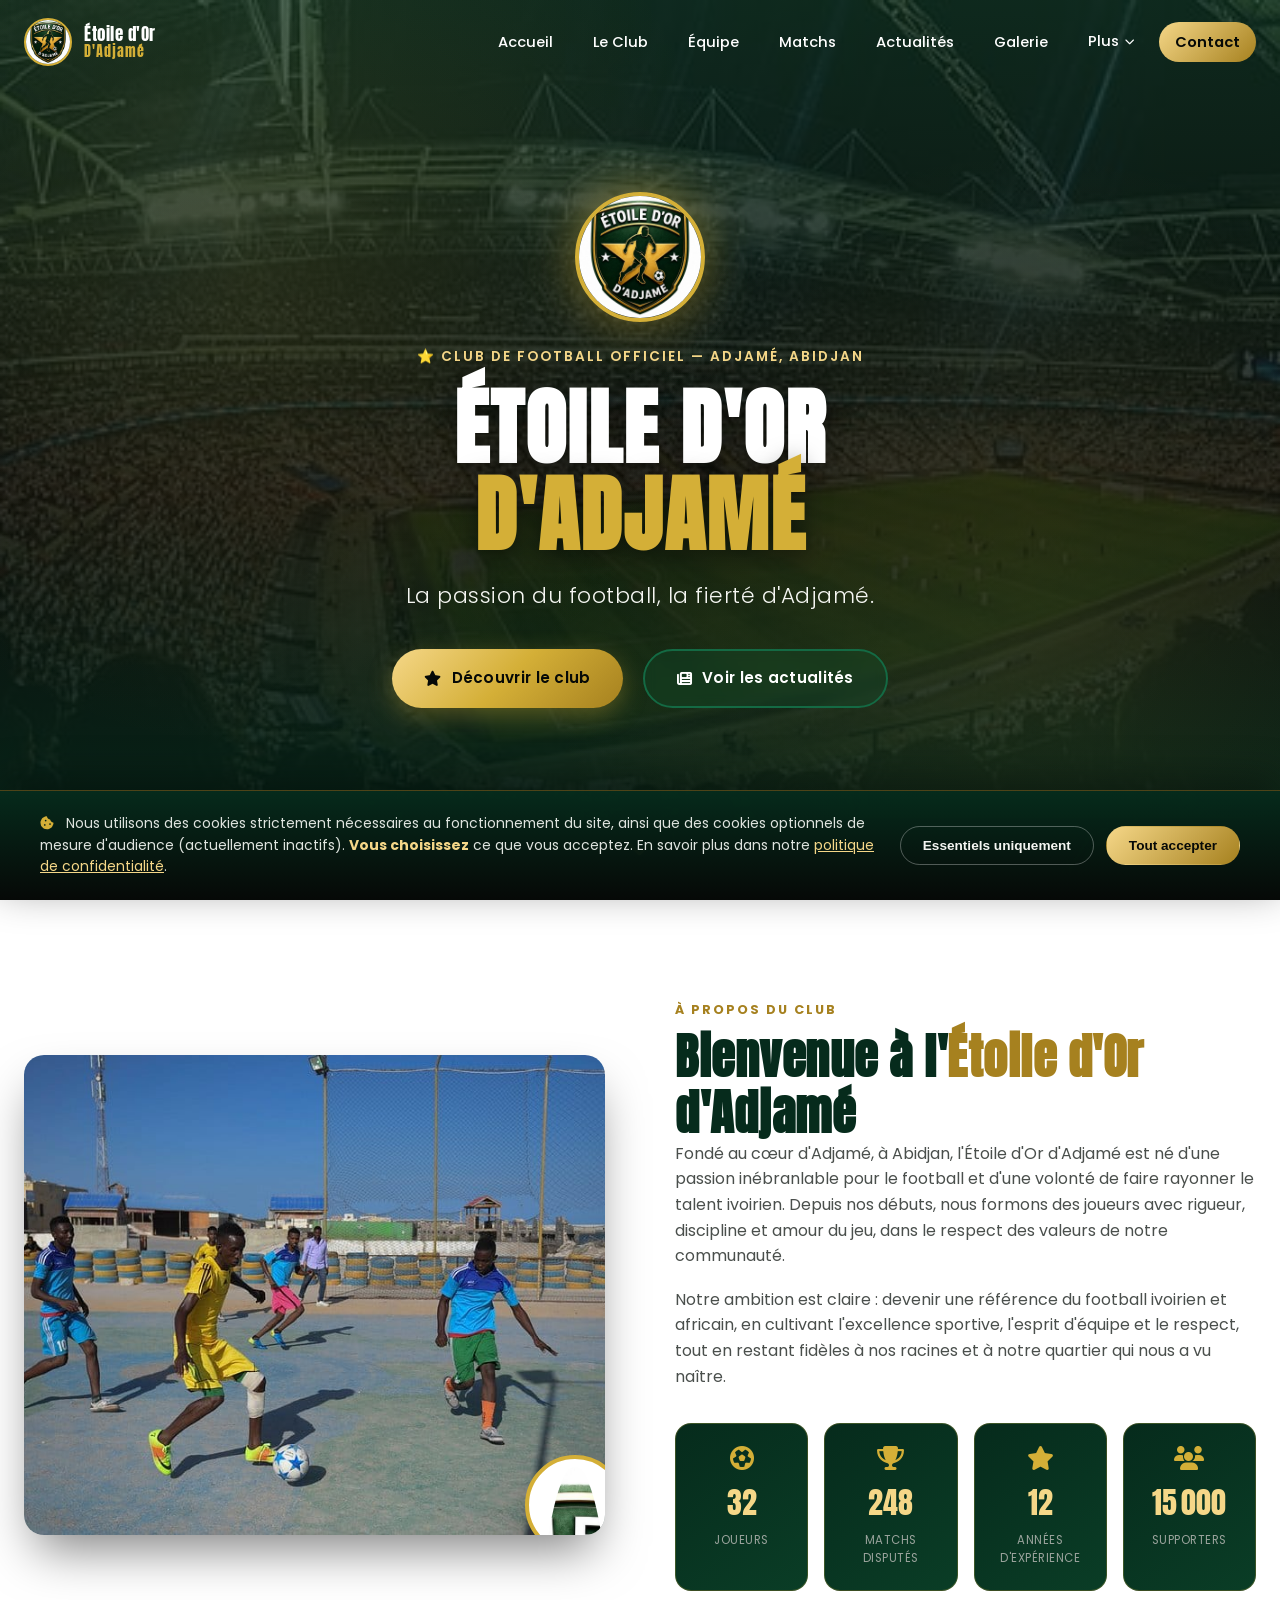
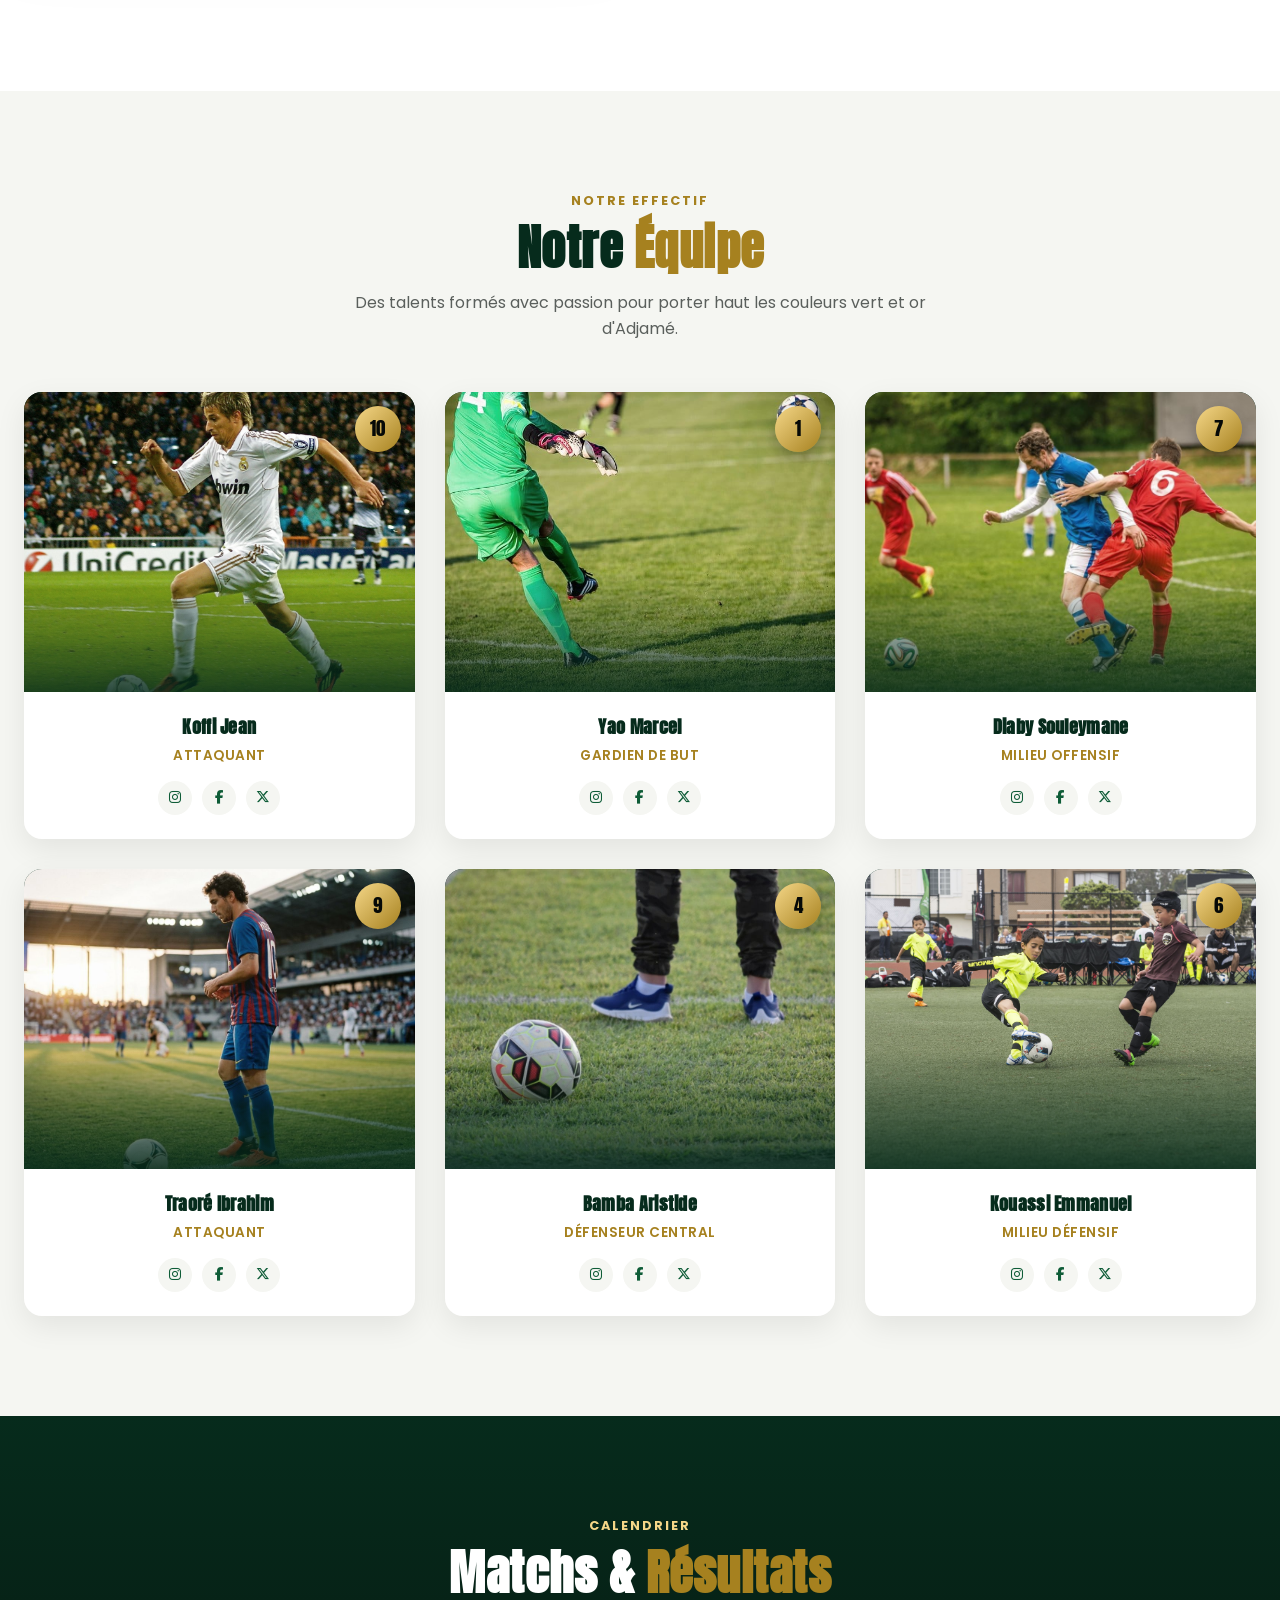
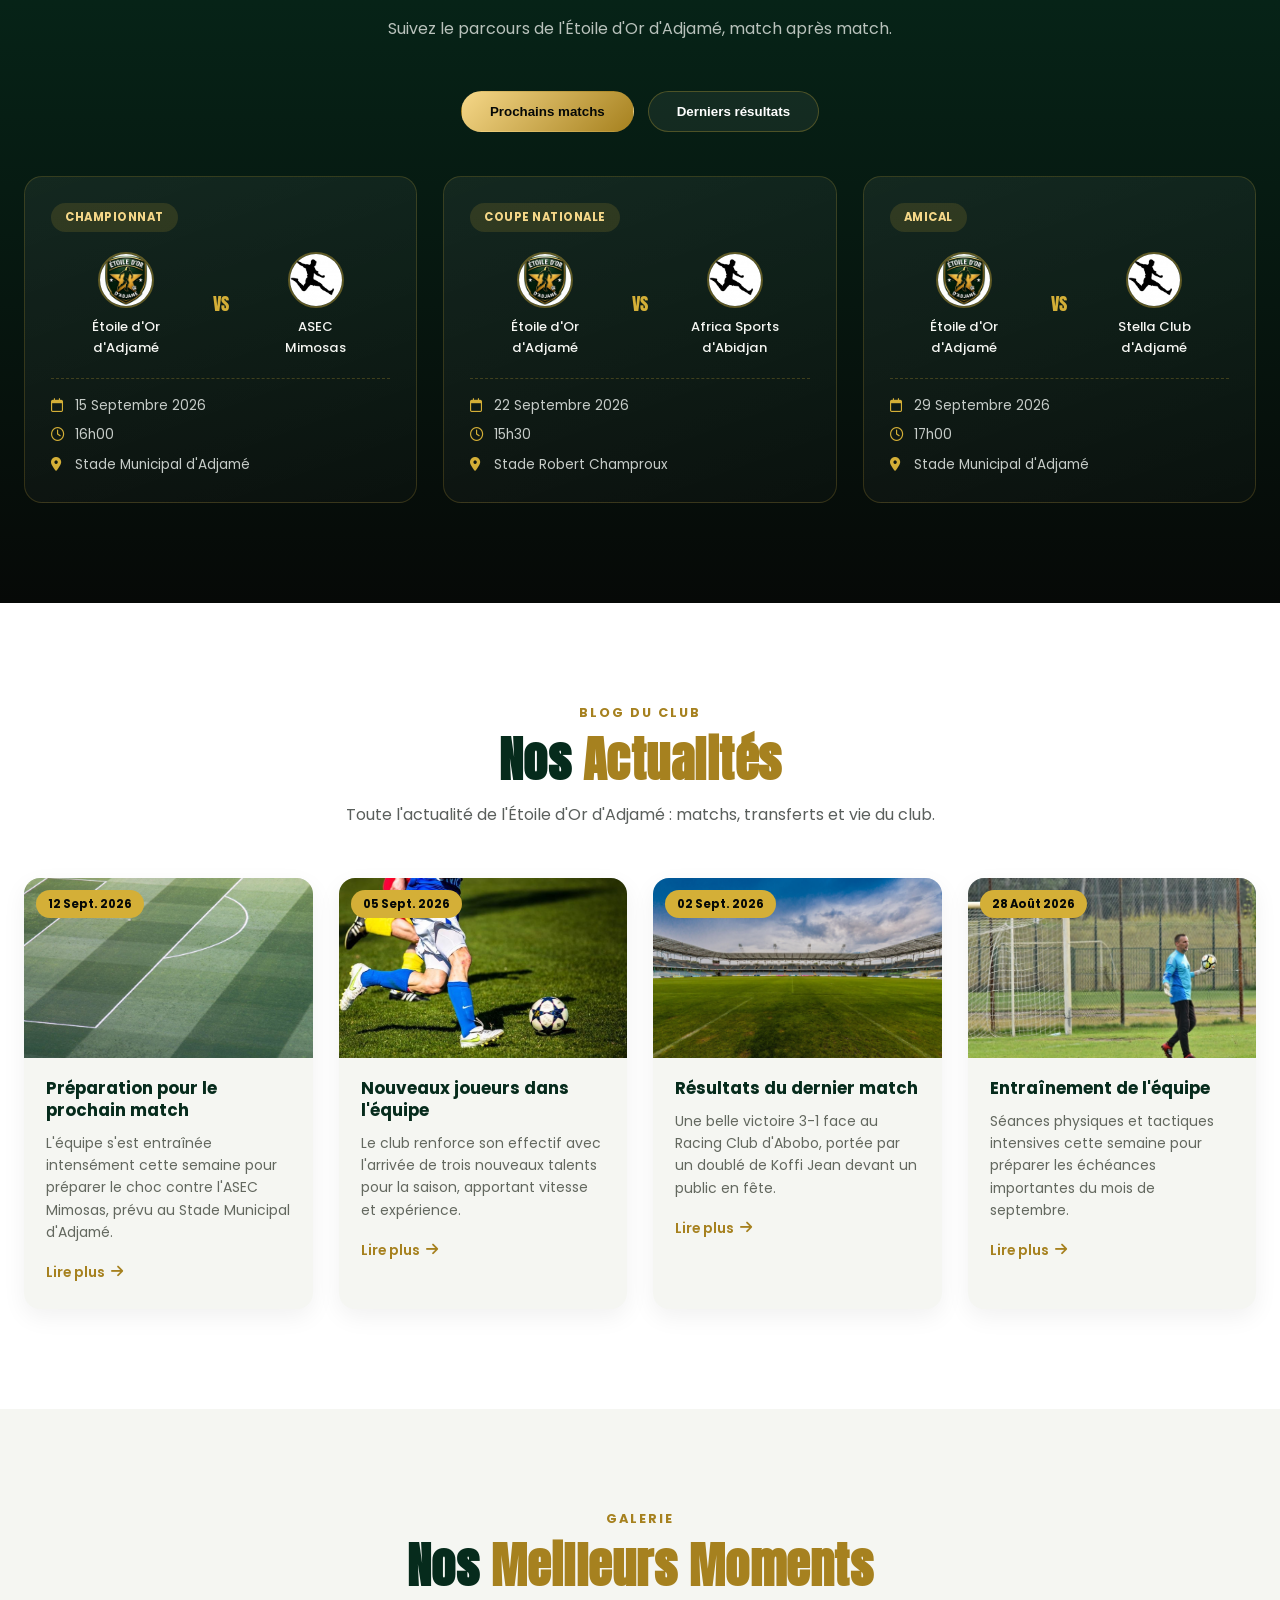
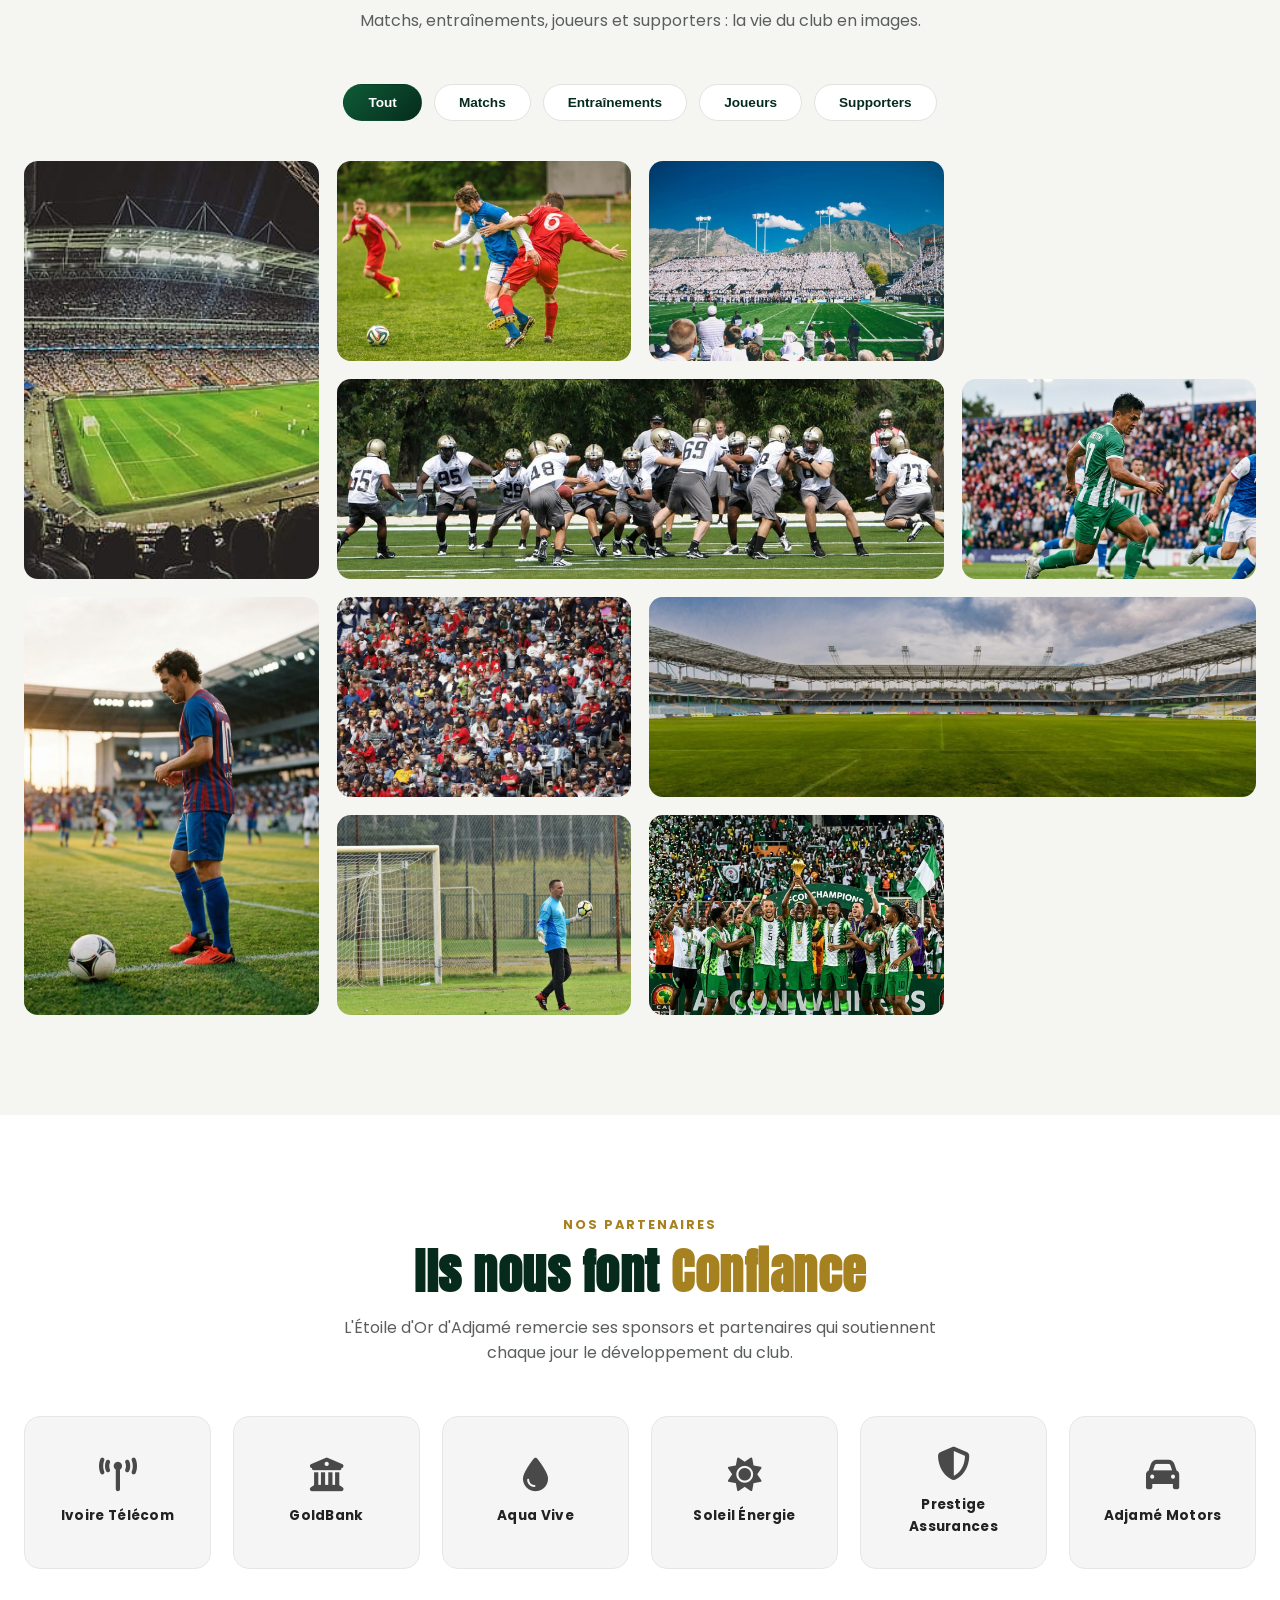
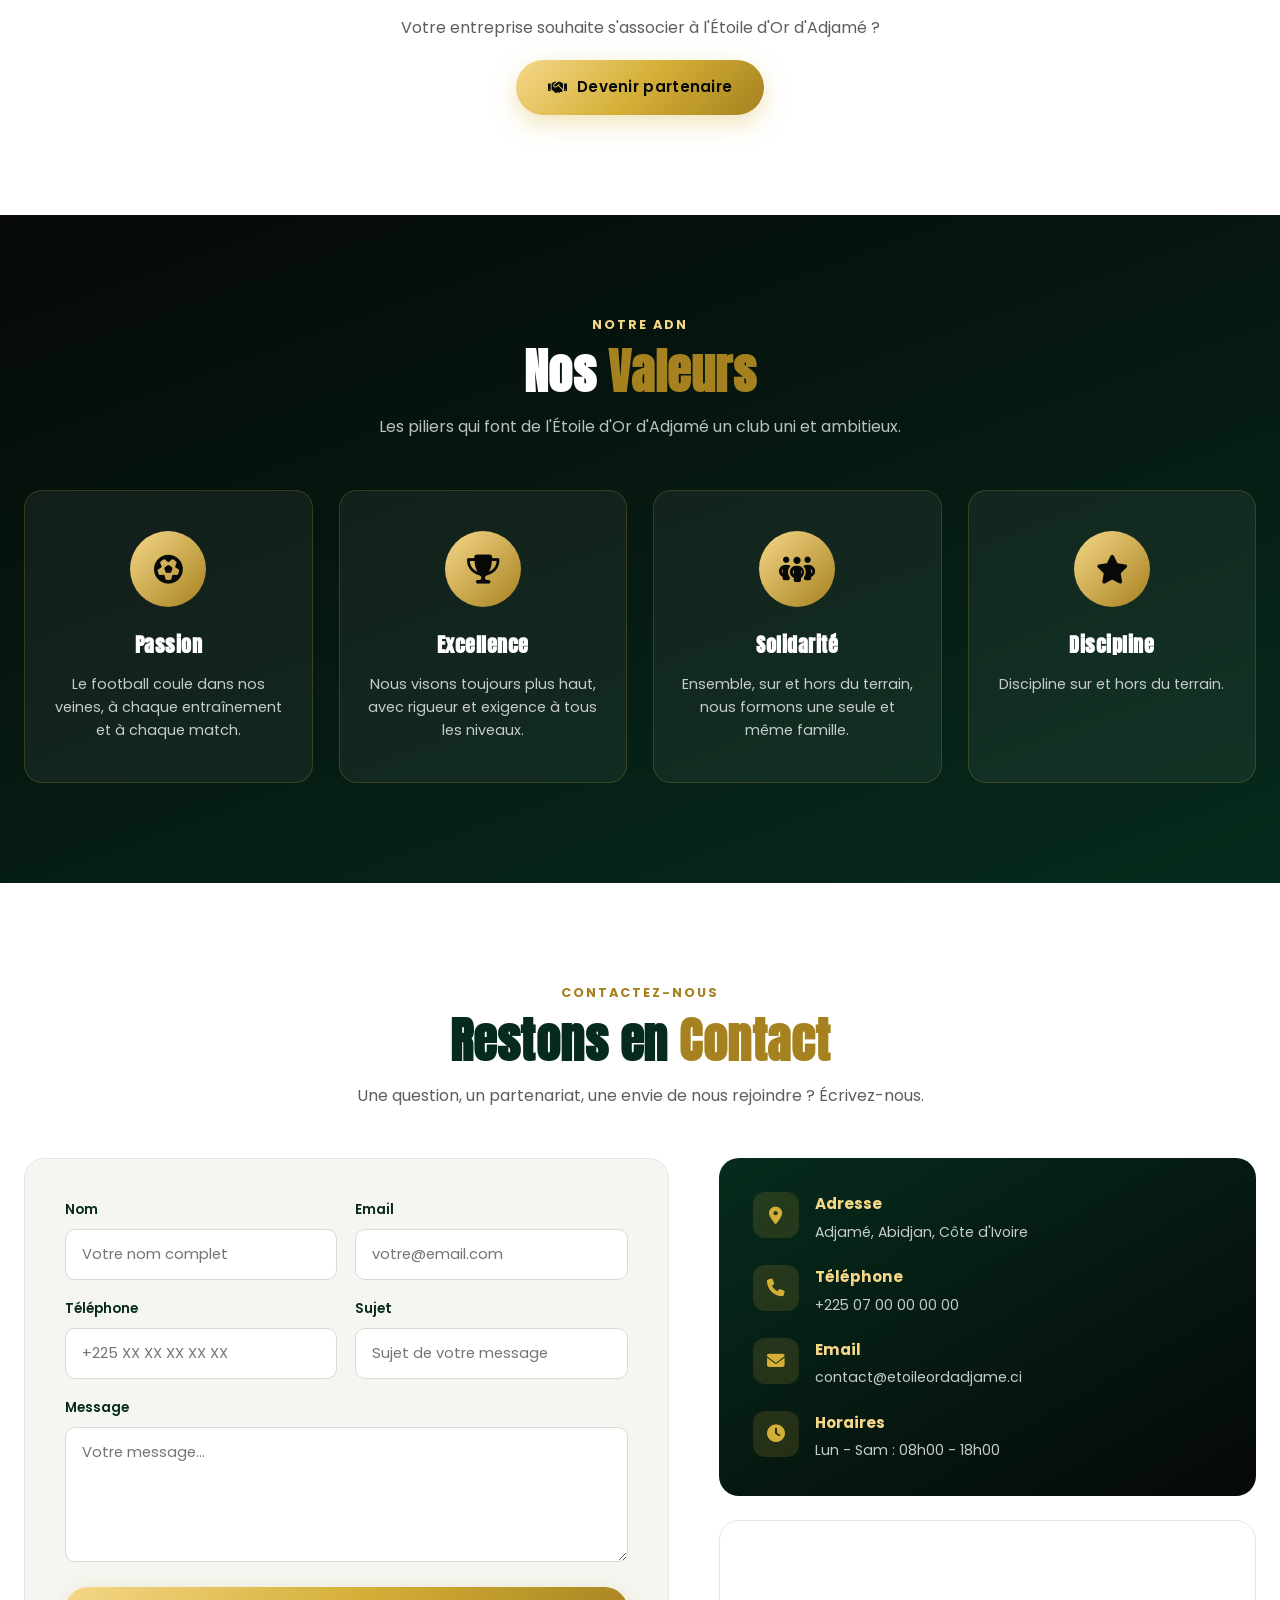
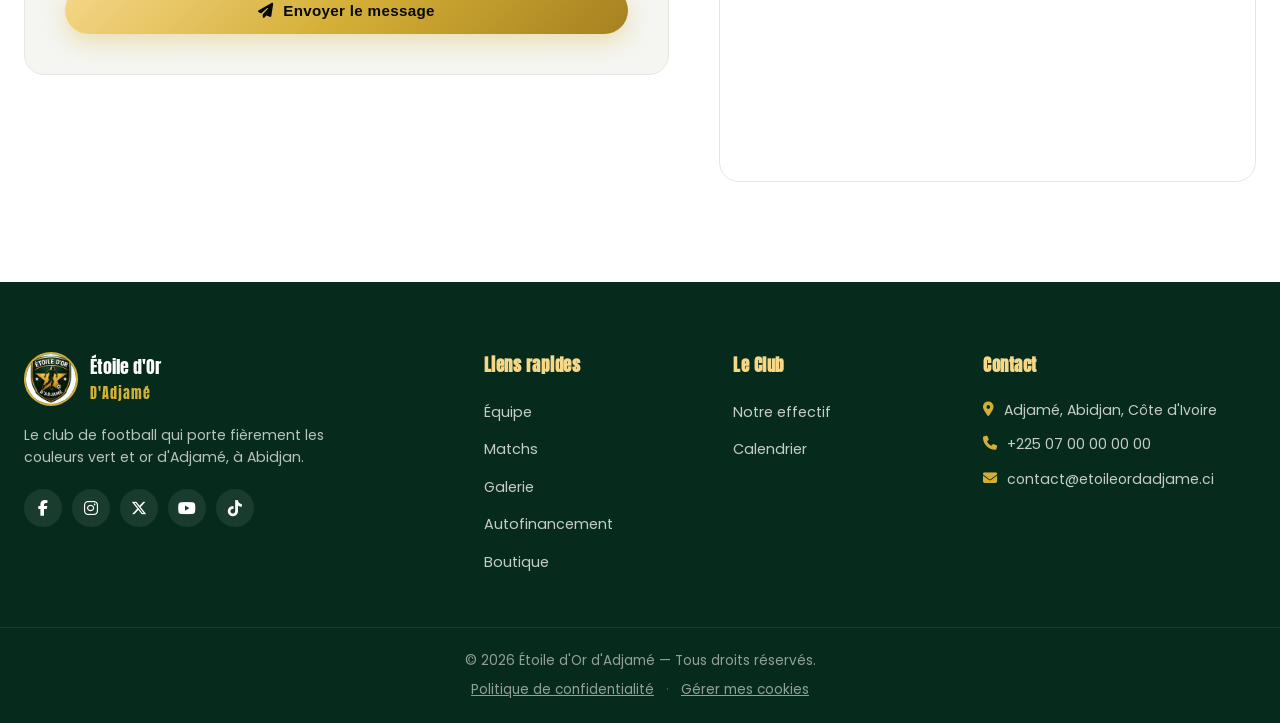
==== commit 38c11251: "Modification de quelques liens dans le footer" ====
--- a/index.html
+++ b/index.html
@@ -730,7 +730,6 @@
       <div class="footer-col">
         <h4>Le Club</h4>
         <ul>
-          <li><a href="#values">Nos valeurs</a></li>
           <li><a href="#team">Notre effectif</a></li>
           <li><a href="#matches">Calendrier</a></li>
         </ul>
